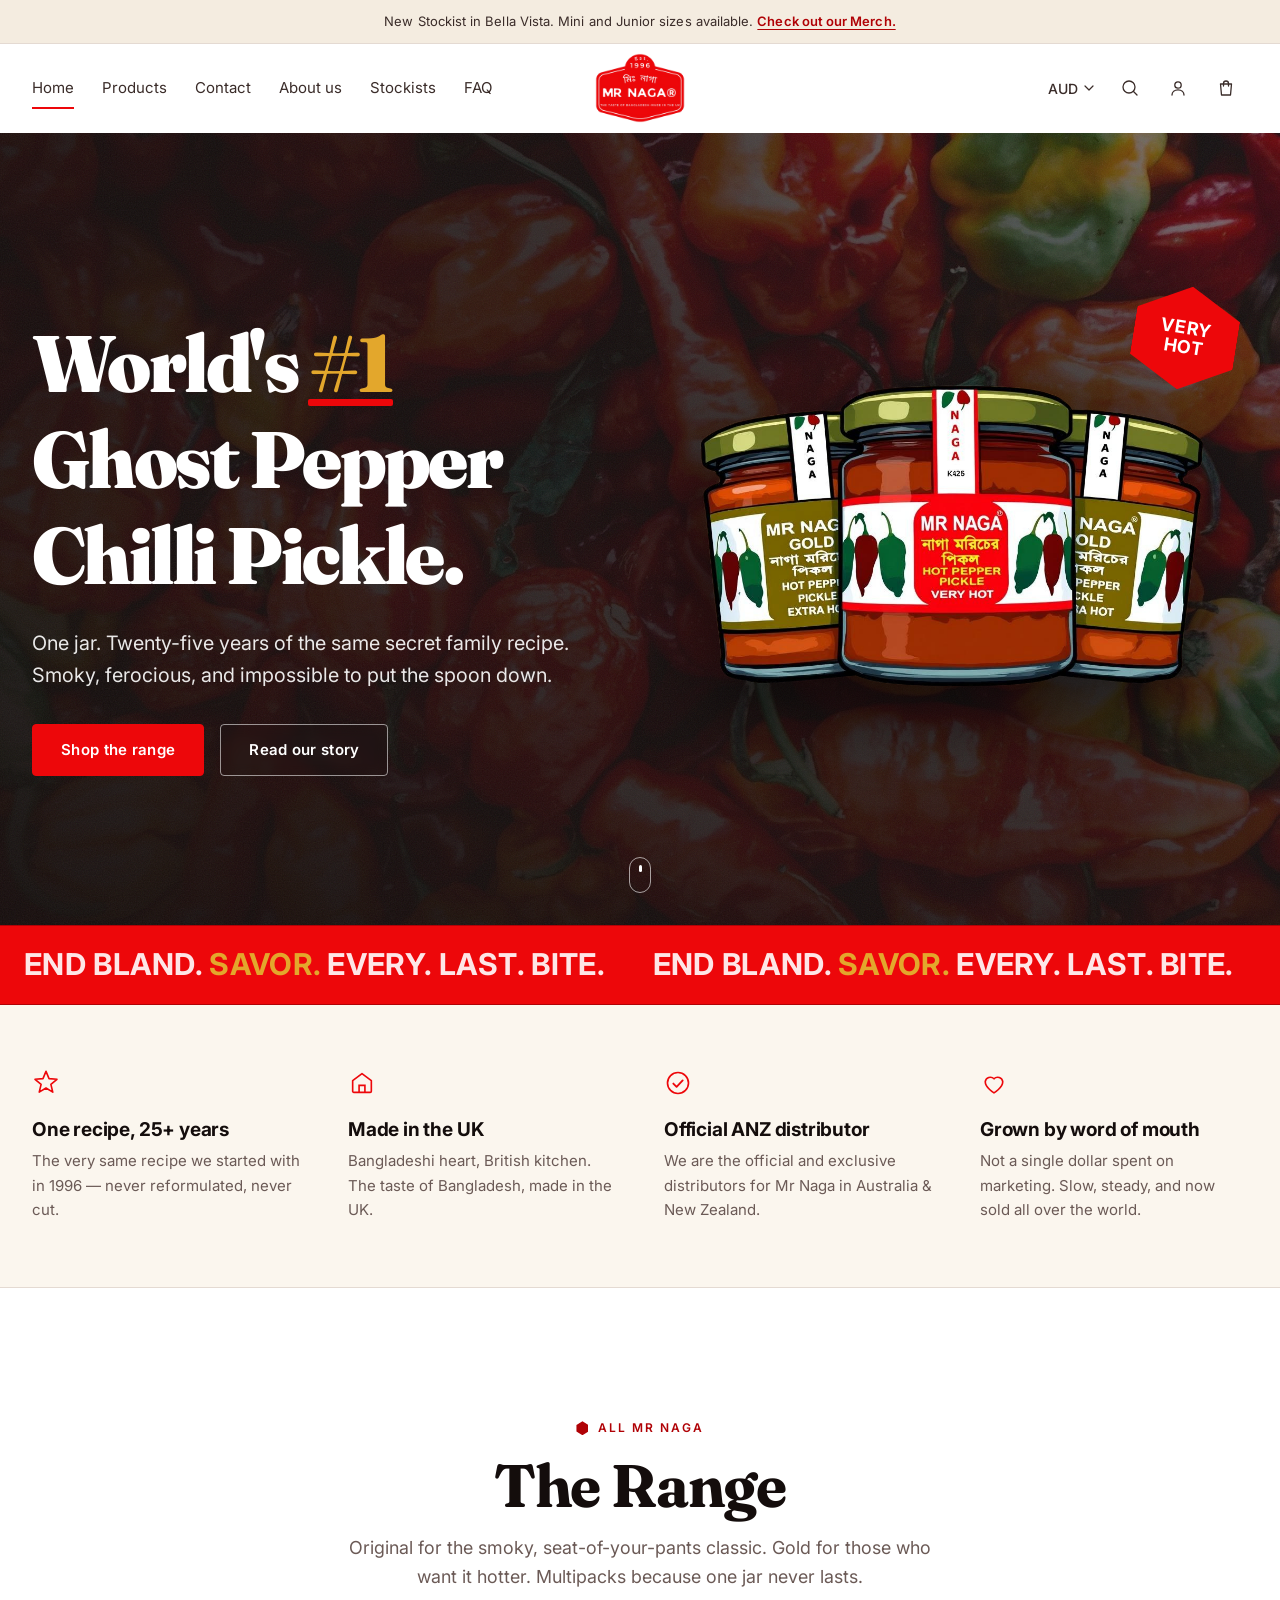
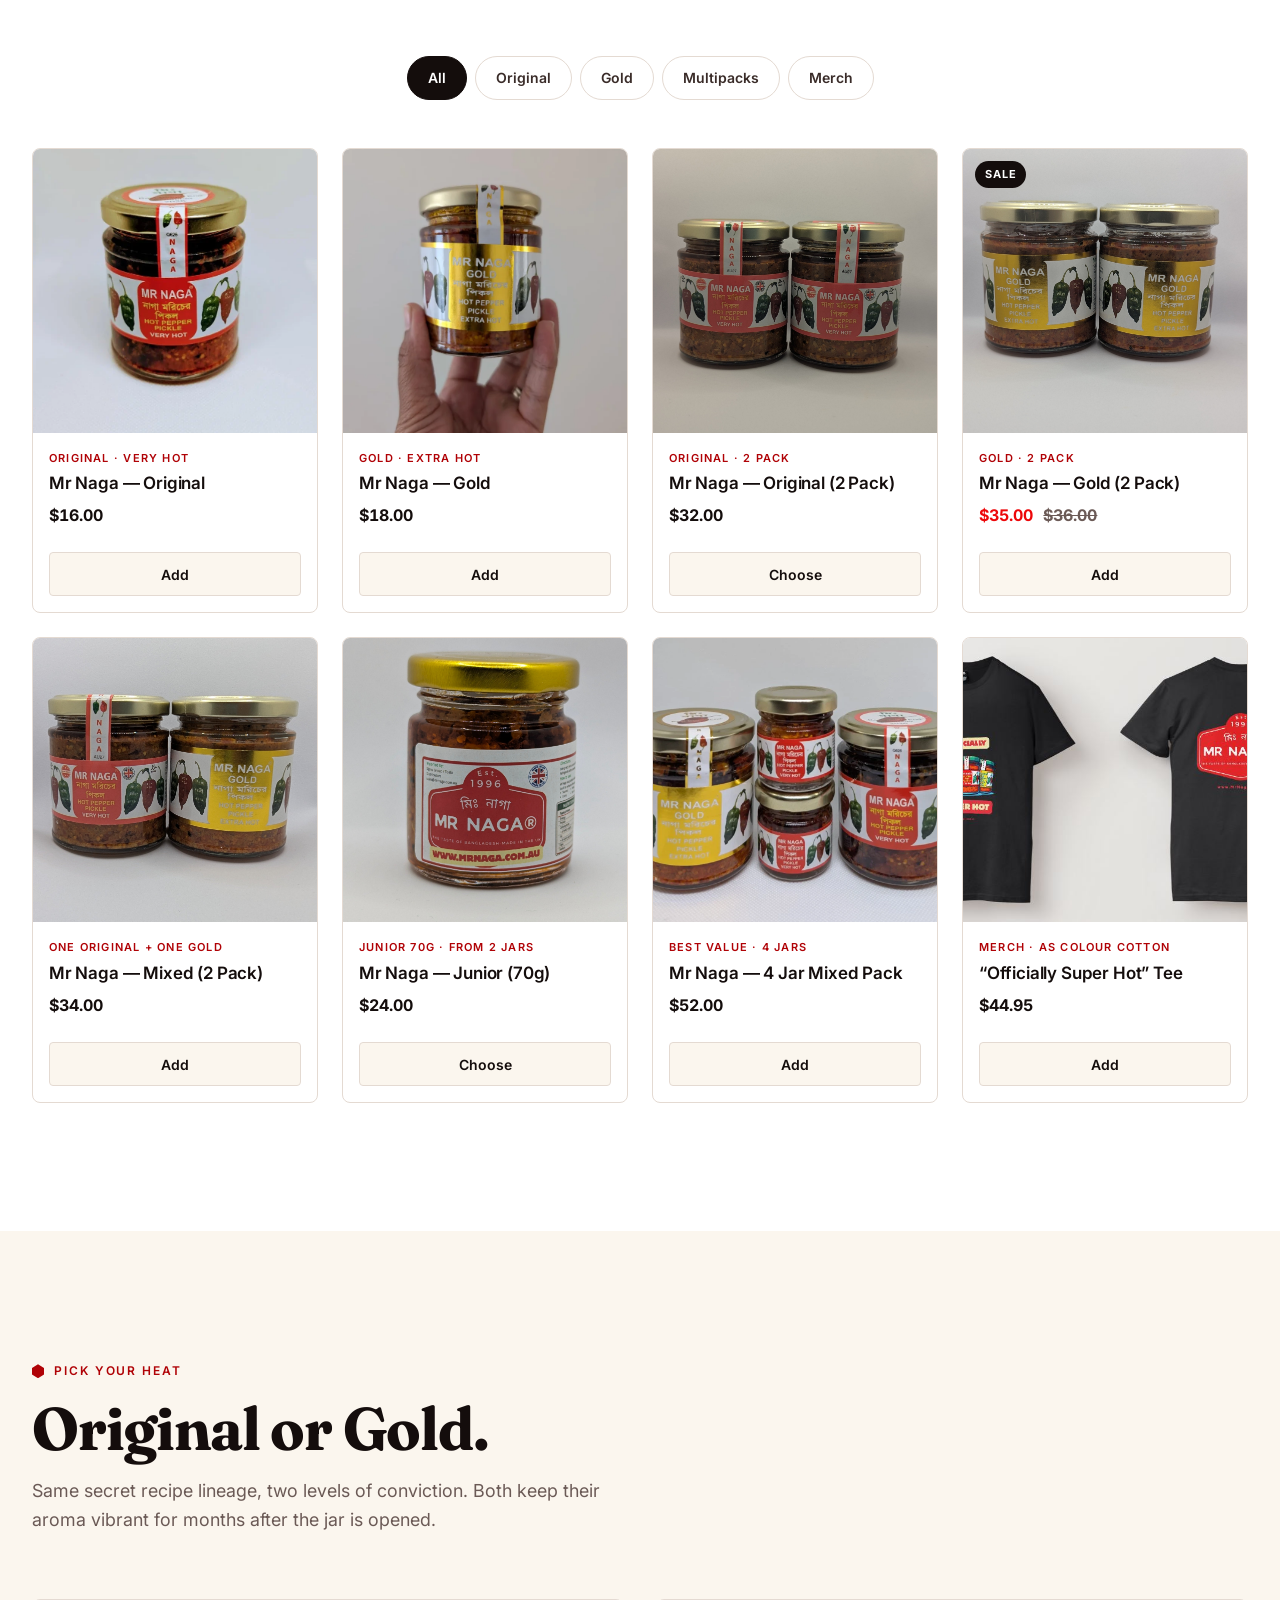
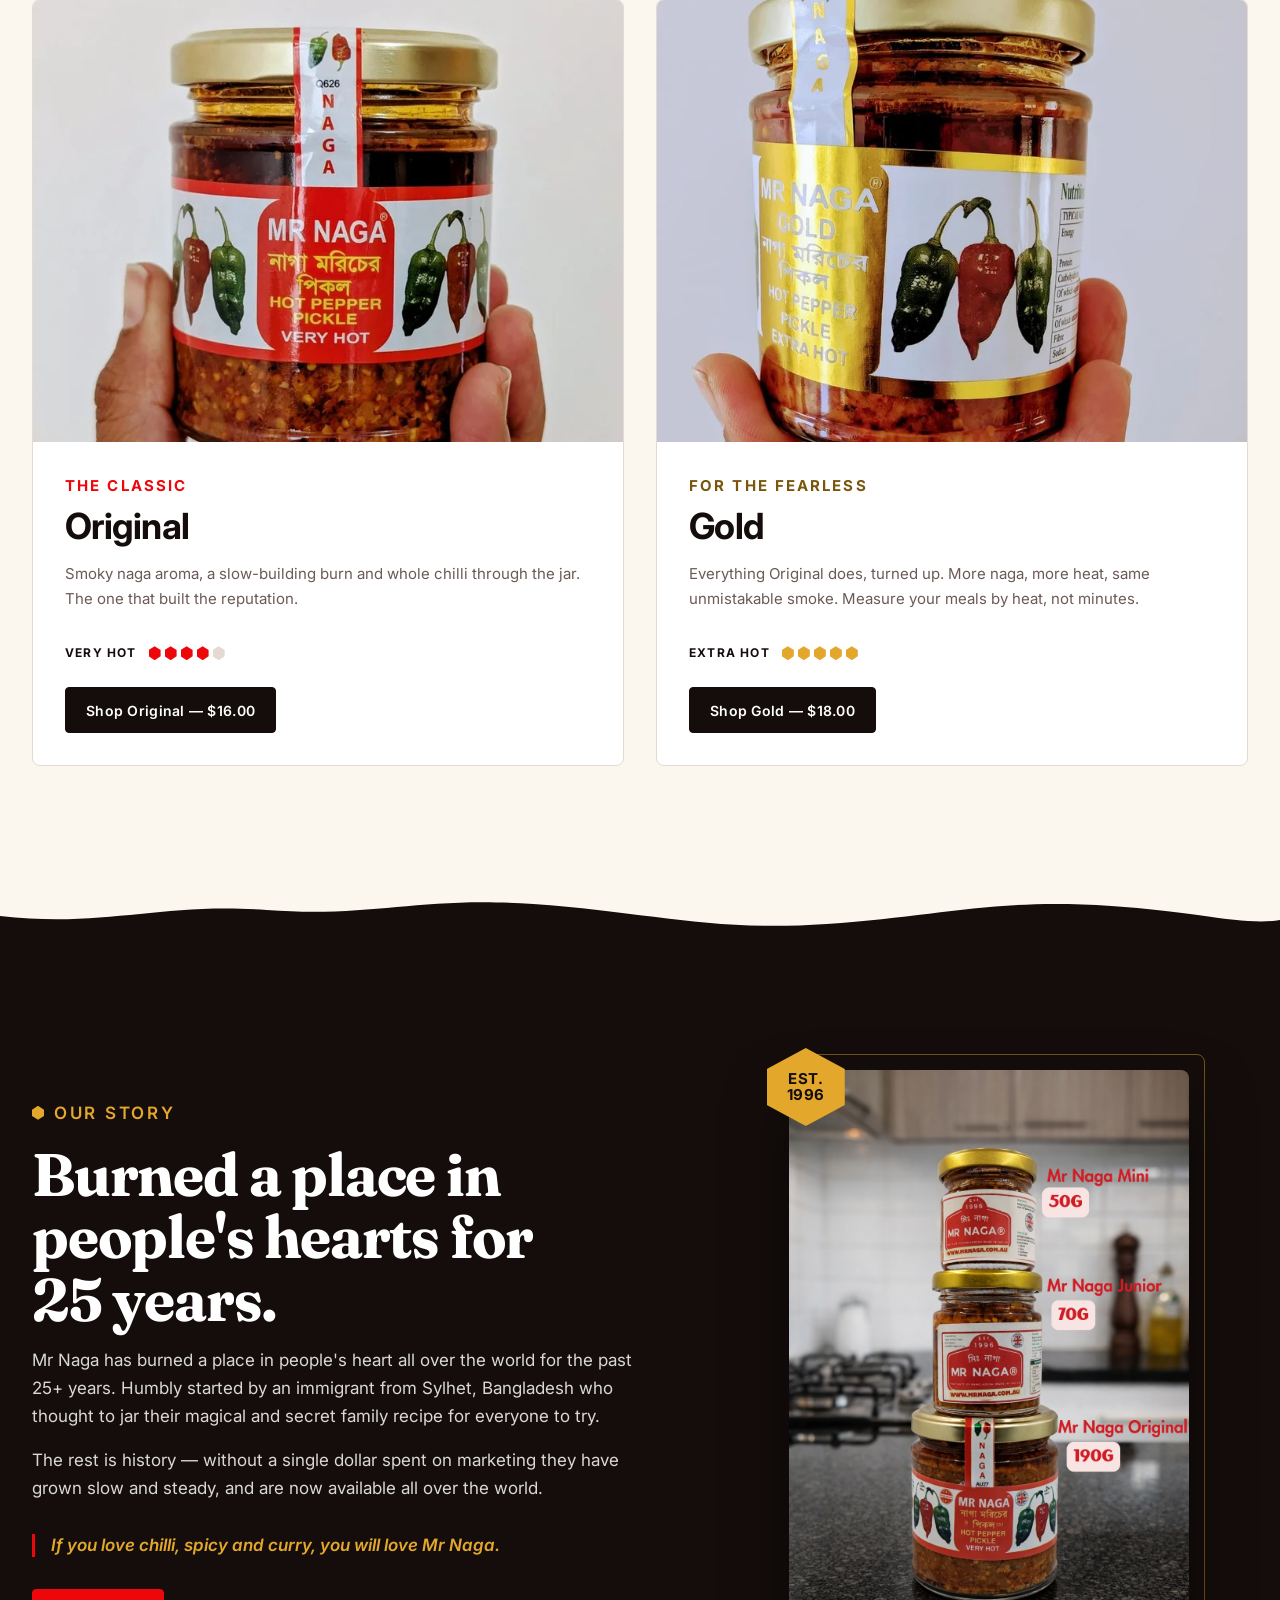
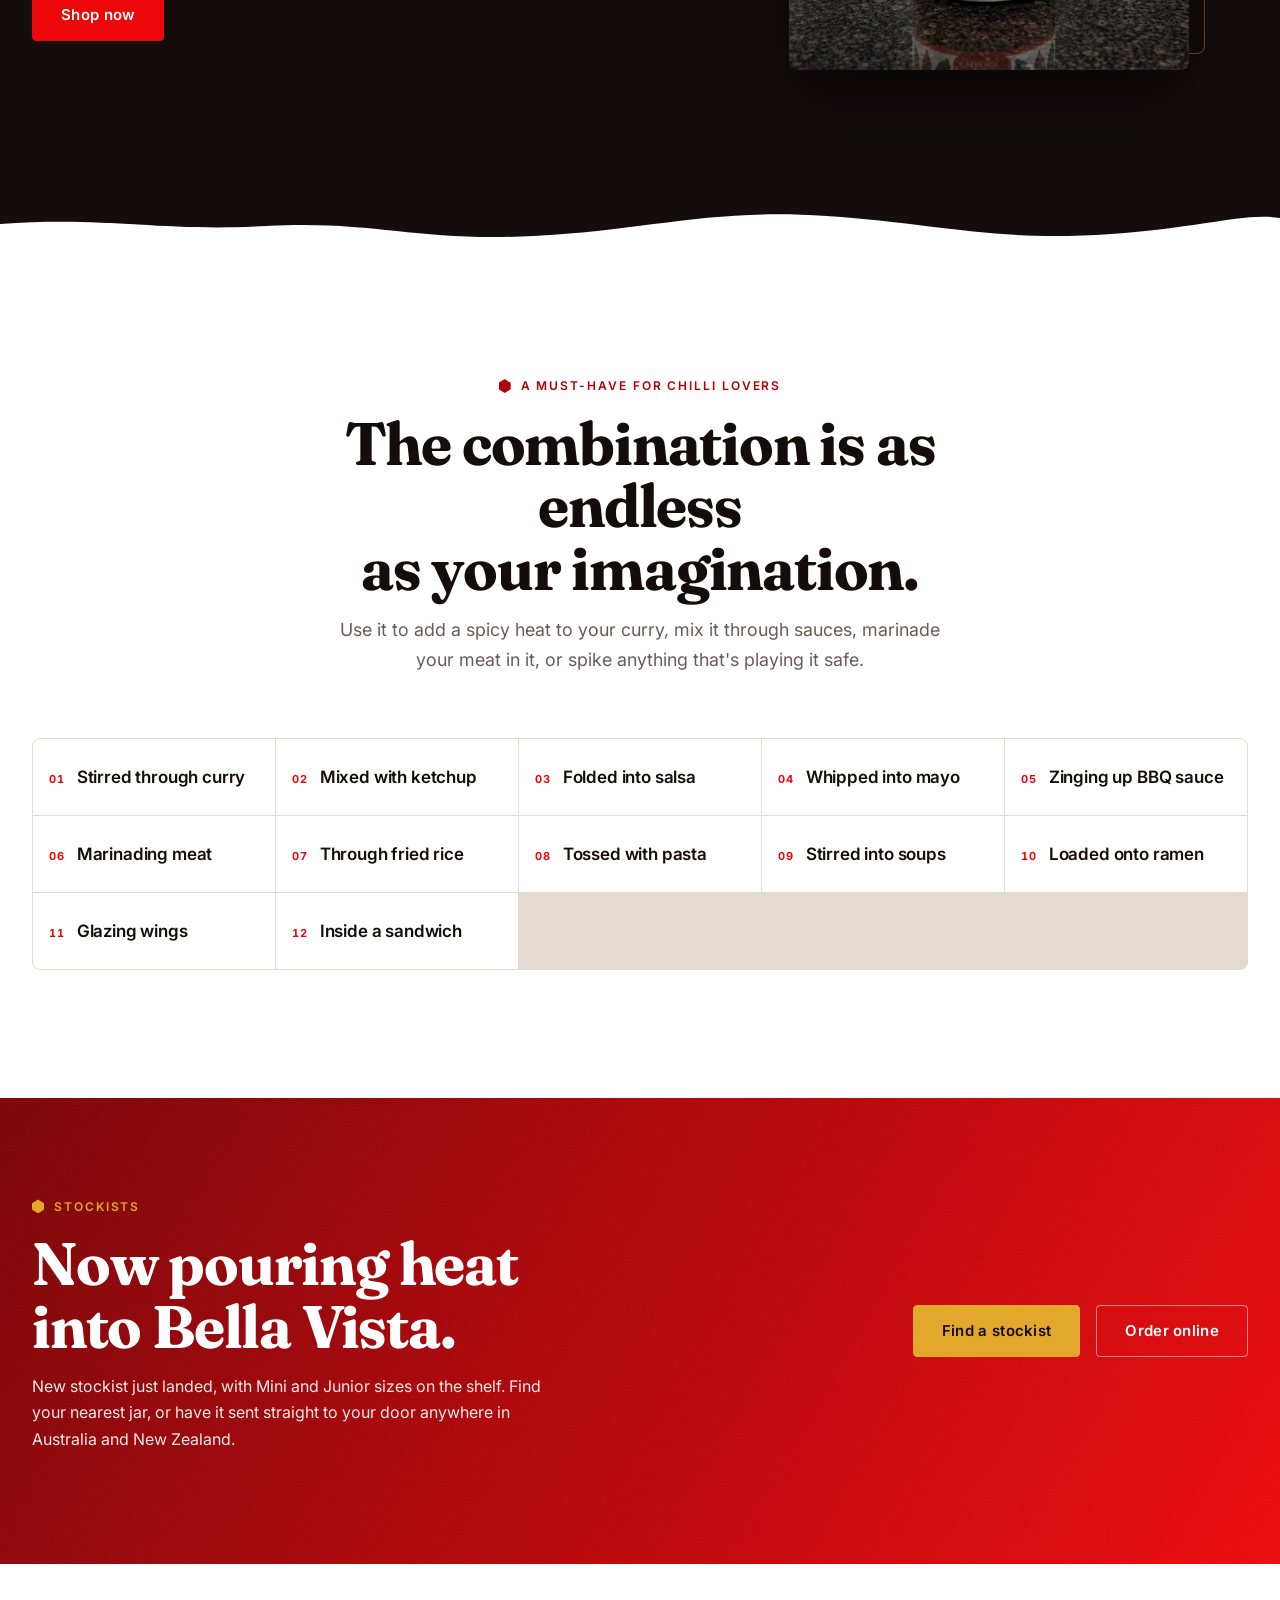
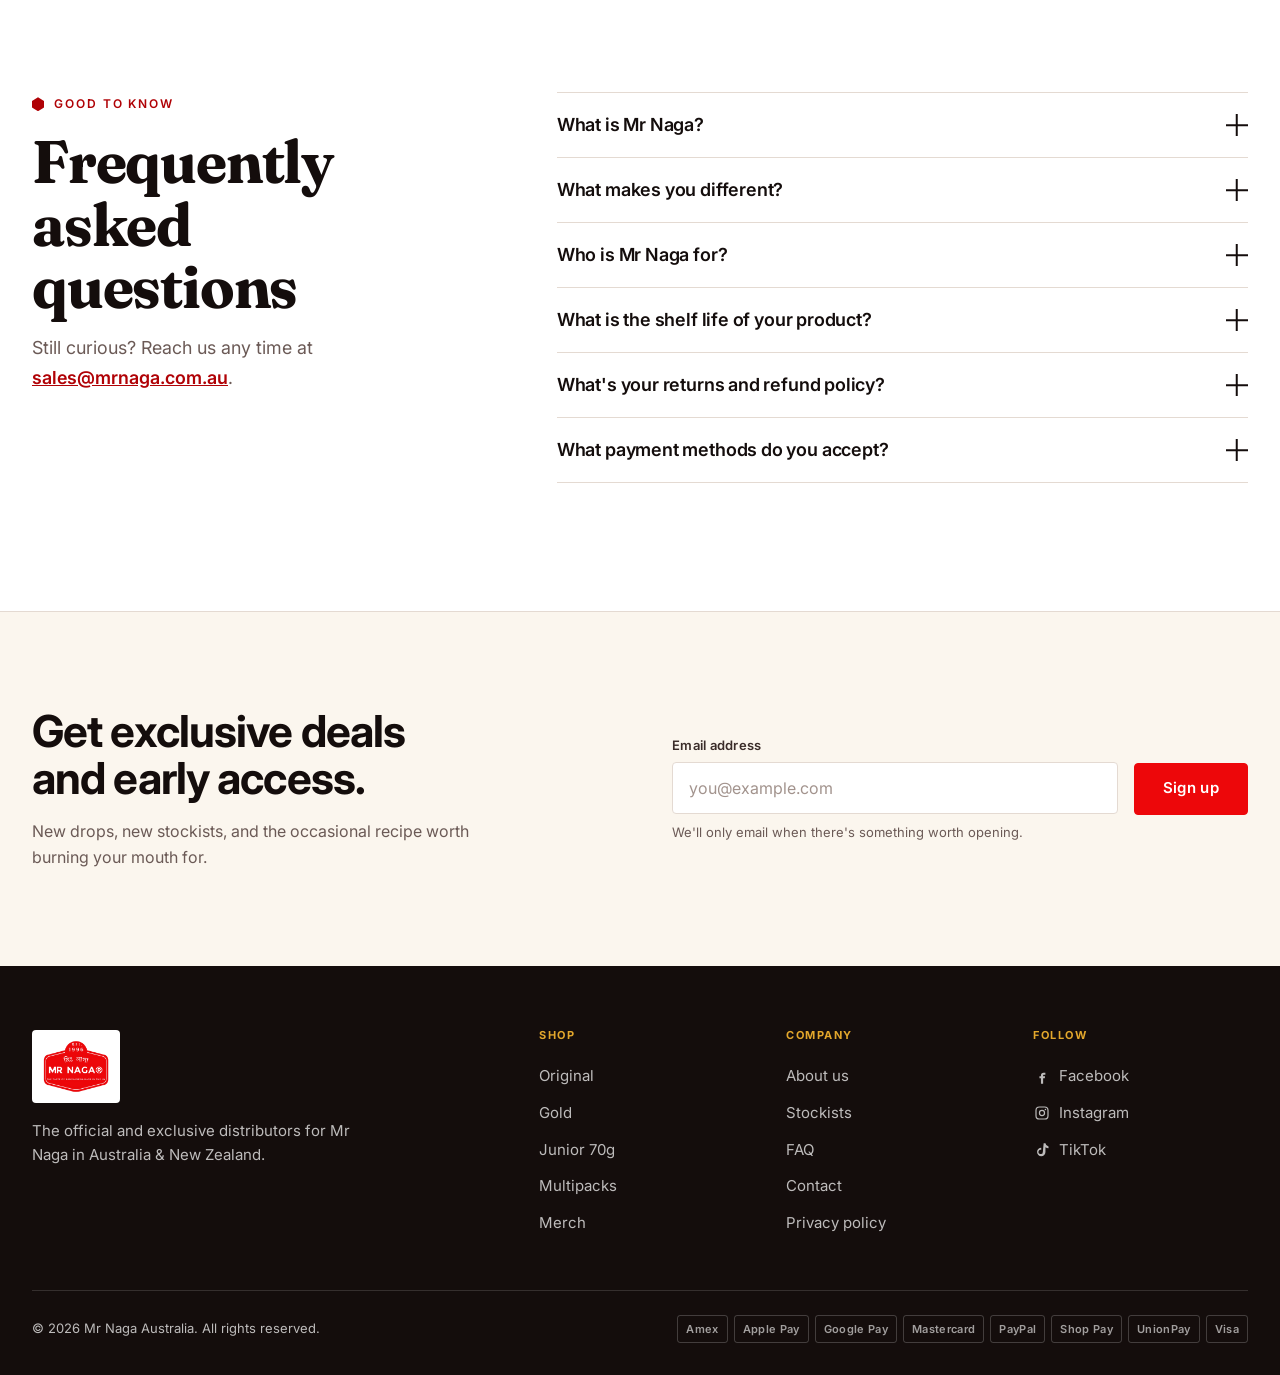
==== index.html @ 0dce2984 "Add Mr Naga ANZ static site and document it in the README Two hand-written pages sharing one design " ====
<!DOCTYPE html>
<html lang="en-AU">
<head>
<meta charset="utf-8">
<meta name="viewport" content="width=device-width, initial-scale=1">
<title>Mr Naga — World's #1 Ghost Pepper Chilli Pickle | Australia &amp; New Zealand</title>
<meta name="description" content="Mr Naga ghost pepper chilli pickle. One secret family recipe, perfected over 25 years. Official and exclusive distributors for Australia and New Zealand.">
<meta name="theme-color" content="#ED070A">

<link rel="icon" href="assets/images/logo-mr-naga.png">
<link rel="preconnect" href="https://fonts.googleapis.com">
<link rel="preconnect" href="https://fonts.gstatic.com" crossorigin>
<link rel="preload" as="image" href="assets/images/hero-chilli-montage.webp" fetchpriority="high">
<link href="https://fonts.googleapis.com/css2?family=Fraunces:opsz,wght,SOFT,WONK@9..144,700..900,20..30,1&family=Inter:ital,opsz,wght@0,14..32,400..700;1,14..32,400..700&display=swap" rel="stylesheet">
<link rel="stylesheet" href="assets/css/style.css">
</head>
<body>

<a class="skip-link" href="#main">Skip to content</a>

<!-- ============================================================
     HEADER — preserved from the live site, unchanged in structure:
     announcement bar / nav left / centred badge logo / utilities right
     ============================================================ -->
<div class="announcement" role="region" aria-label="Announcement">
  <div class="announcement__inner">
    <p>New Stockist in Bella Vista. Mini and Junior sizes available. <a href="#range">Check out our Merch.</a></p>
  </div>
</div>

<header class="site-header" id="siteHeader">
  <div class="site-header__inner">

    <button class="hdr-icon hdr-icon--menu" type="button" id="menuToggle"
            aria-label="Open menu" aria-expanded="false" aria-controls="mobileNav">
      <svg viewBox="0 0 14 14" aria-hidden="true" focusable="false">
        <path d="M1 3.5H13" stroke="currentColor" stroke-width="1.2" stroke-linecap="round"/>
        <path d="M1 10.5H13" stroke="currentColor" stroke-width="1.2" stroke-linecap="round"/>
      </svg>
    </button>

    <nav class="site-nav" aria-label="Primary">
      <ul>
        <li><a href="#" aria-current="page">Home</a></li>
        <li><a href="#range">Products</a></li>
        <li><a href="#contact">Contact</a></li>
        <li><a href="#story">About us</a></li>
        <li><a href="stockists.html">Stockists</a></li>
        <li><a href="#faq">FAQ</a></li>
      </ul>
    </nav>

    <a class="site-logo" href="#" aria-label="Mr Naga — home">
      <img src="assets/images/logo-mr-naga.png"
           alt="Mr Naga" width="96" height="96" fetchpriority="high">
    </a>

    <div class="site-utils">
      <div class="currency">
        <button type="button" class="currency__btn" id="currencyBtn"
                aria-expanded="false" aria-haspopup="listbox" aria-label="Currency: Australian Dollar. Change region">
          <span>AUD</span>
          <svg viewBox="0 0 10 6" aria-hidden="true" focusable="false"><path d="M1 1l4 4 4-4" stroke="currentColor" stroke-width="1.2" fill="none" stroke-linecap="round" stroke-linejoin="round"/></svg>
        </button>
        <ul class="currency__menu" id="currencyMenu" role="listbox" aria-label="Region" hidden>
          <li role="option" aria-selected="true"><button type="button">Australia (AUD)</button></li>
          <li role="option" aria-selected="false"><button type="button">New Zealand (NZD)</button></li>
        </ul>
      </div>

      <button class="hdr-icon" type="button" aria-label="Search">
        <svg viewBox="0 0 20 20" aria-hidden="true" focusable="false">
          <circle cx="9" cy="9" r="6" stroke="currentColor" stroke-width="1.3" fill="none"/>
          <path d="M13.5 13.5L17 17" stroke="currentColor" stroke-width="1.3" stroke-linecap="round"/>
        </svg>
      </button>

      <button class="hdr-icon" type="button" aria-label="Account">
        <svg viewBox="0 0 20 20" aria-hidden="true" focusable="false">
          <circle cx="10" cy="7" r="3.2" stroke="currentColor" stroke-width="1.3" fill="none"/>
          <path d="M4 17c0-3.2 2.7-5.2 6-5.2s6 2 6 5.2" stroke="currentColor" stroke-width="1.3" fill="none" stroke-linecap="round"/>
        </svg>
      </button>

      <button class="hdr-icon hdr-icon--cart" type="button" aria-label="Cart, 0 items">
        <svg viewBox="0 0 20 20" aria-hidden="true" focusable="false">
          <path d="M4.5 6h11l-1 11h-9l-1-11z" stroke="currentColor" stroke-width="1.3" fill="none" stroke-linejoin="round"/>
          <path d="M7.5 8V5.5a2.5 2.5 0 015 0V8" stroke="currentColor" stroke-width="1.3" fill="none" stroke-linecap="round"/>
        </svg>
      </button>
    </div>
  </div>

  <!-- mobile drawer -->
  <nav class="mobile-nav" id="mobileNav" aria-label="Mobile" hidden>
    <ul>
      <li><a href="#" aria-current="page">Home</a></li>
      <li><a href="#range">Products</a></li>
      <li><a href="#contact">Contact</a></li>
      <li><a href="#story">About us</a></li>
      <li><a href="stockists.html">Stockists</a></li>
      <li><a href="#faq">FAQ</a></li>
    </ul>
  </nav>
</header>

<main id="main">

<!-- ============================================================ HERO ============================================================ -->
<section class="hero">
  <div class="hero__media">
    <img src="assets/images/hero-chilli-montage.webp"
         alt="" aria-hidden="true" width="1600" height="900" fetchpriority="high">
  </div>
  <div class="hero__scrim" aria-hidden="true"></div>
  <div class="hero__grain" aria-hidden="true"></div>

  <div class="hero__inner">
    <div class="hero__copy">
      <h1 class="hero__title reveal" style="--d:0ms">
        World's <em>#1</em><br>Ghost&nbsp;Pepper<br>Chilli Pickle.
      </h1>

      <p class="hero__lede reveal" style="--d:90ms">
        One jar. Twenty-five years of the same secret family recipe.
        Smoky, ferocious, and impossible to put the spoon down.
      </p>

      <div class="hero__actions reveal" style="--d:180ms">
        <a class="btn btn--primary" href="#range">Shop the range</a>
        <a class="btn btn--ghost" href="#story">Read our story</a>
      </div>
    </div>

    <div class="hero__product reveal reveal--pop" style="--d:220ms">
      <img src="assets/images/hero-jars-trio.png"
           alt="Three jars of Mr Naga chilli pickle: Gold, Original hot pepper pickle, and Gold extra hot"
           width="1024" height="1024">
      <span class="hero__seal" aria-hidden="true">
        <span>Very<br>Hot</span>
      </span>
    </div>
  </div>

  <a class="hero__cue" href="#range" aria-label="Scroll to the range">
    <span aria-hidden="true"></span>
  </a>
</section>

<!-- ============================================================ MARQUEE ============================================================ -->
<div class="marquee" aria-hidden="true">
  <div class="marquee__track">
    <span>End bland. <b>Savor.</b> Every. Last. Bite.</span>
    <span>End bland. <b>Savor.</b> Every. Last. Bite.</span>
    <span>End bland. <b>Savor.</b> Every. Last. Bite.</span>
    <span>End bland. <b>Savor.</b> Every. Last. Bite.</span>
  </div>
</div>
<p class="visually-hidden">End bland. Savor every last bite.</p>

<!-- ============================================================ TRUST ============================================================ -->
<section class="trust" aria-labelledby="trustHeading">
  <h2 class="visually-hidden" id="trustHeading">Why Mr Naga</h2>
  <ul class="trust__grid">
    <li class="reveal" style="--d:0ms">
      <svg viewBox="0 0 24 24" aria-hidden="true" focusable="false"><path d="M12 2l2.6 6.3 6.8.5-5.2 4.4 1.6 6.6L12 16.3 6.2 19.8l1.6-6.6L2.6 8.8l6.8-.5L12 2z" fill="none" stroke="currentColor" stroke-width="1.4" stroke-linejoin="round"/></svg>
      <h3>One recipe, 25+ years</h3>
      <p>The very same recipe we started with in 1996 — never reformulated, never cut.</p>
    </li>
    <li class="reveal" style="--d:80ms">
      <svg viewBox="0 0 24 24" aria-hidden="true" focusable="false"><path d="M4 10l8-6 8 6v9a1 1 0 01-1 1H5a1 1 0 01-1-1v-9z" fill="none" stroke="currentColor" stroke-width="1.4" stroke-linejoin="round"/><path d="M9.5 20v-6h5v6" fill="none" stroke="currentColor" stroke-width="1.4"/></svg>
      <h3>Made in the UK</h3>
      <p>Bangladeshi heart, British kitchen. The taste of Bangladesh, made in the UK.</p>
    </li>
    <li class="reveal" style="--d:160ms">
      <svg viewBox="0 0 24 24" aria-hidden="true" focusable="false"><circle cx="12" cy="12" r="9" fill="none" stroke="currentColor" stroke-width="1.4"/><path d="M8 12.5l2.8 2.8L16 9.8" fill="none" stroke="currentColor" stroke-width="1.6" stroke-linecap="round" stroke-linejoin="round"/></svg>
      <h3>Official ANZ distributor</h3>
      <p>We are the official and exclusive distributors for Mr Naga in Australia &amp; New Zealand.</p>
    </li>
    <li class="reveal" style="--d:240ms">
      <svg viewBox="0 0 24 24" aria-hidden="true" focusable="false"><path d="M12 20.5s-7.5-4.6-7.5-9.6A4.4 4.4 0 0112 8.4a4.4 4.4 0 017.5 2.5c0 5-7.5 9.6-7.5 9.6z" fill="none" stroke="currentColor" stroke-width="1.4" stroke-linejoin="round"/></svg>
      <h3>Grown by word of mouth</h3>
      <p>Not a single dollar spent on marketing. Slow, steady, and now sold all over the world.</p>
    </li>
  </ul>
</section>

<!-- ============================================================ RANGE ============================================================ -->
<section class="section range" id="range">
  <div class="wrap">
    <header class="section-head">
      <p class="eyebrow"><span class="eyebrow__badge" aria-hidden="true"></span>All Mr Naga</p>
      <h2 class="section-title">The Range</h2>
      <p class="section-lede">
        Original for the smoky, seat-of-your-pants classic. Gold for those who want it hotter.
        Multipacks because one jar never lasts.
      </p>
    </header>

    <div class="filters" role="tablist" aria-label="Filter products">
      <button class="filter is-active" role="tab" aria-selected="true"  data-filter="all">All</button>
      <button class="filter"           role="tab" aria-selected="false" data-filter="original">Original</button>
      <button class="filter"           role="tab" aria-selected="false" data-filter="gold">Gold</button>
      <button class="filter"           role="tab" aria-selected="false" data-filter="multipack">Multipacks</button>
      <button class="filter"           role="tab" aria-selected="false" data-filter="merch">Merch</button>
    </div>

    <p class="visually-hidden" role="status" aria-live="polite" id="filterStatus">Showing all 8 products.</p>

    <ul class="products" id="productGrid">

      <li class="card" data-cat="original">
        <a class="card__link" href="#">
          <div class="card__media">
            <img src="assets/images/product-original.webp"
                 alt="Mr Naga Original hot pepper pickle, single 190g jar" loading="lazy" width="600" height="600">
          </div>
          <div class="card__body">
            <p class="card__meta">Original · Very Hot</p>
            <h3 class="card__title">Mr Naga — Original</h3>
            <p class="card__price"><span class="amount">$16.00</span></p>
          </div>
        </a>
        <button class="card__add" type="button" aria-label="Add Mr Naga Original to cart">Add</button>
      </li>

      <li class="card" data-cat="gold">
        <a class="card__link" href="#">
          <div class="card__media">
            <img src="assets/images/product-gold.webp"
                 alt="Mr Naga Gold extra hot pepper pickle, single jar with gold lid" loading="lazy" width="600" height="600">
          </div>
          <div class="card__body">
            <p class="card__meta">Gold · Extra Hot</p>
            <h3 class="card__title">Mr Naga — Gold</h3>
            <p class="card__price"><span class="amount">$18.00</span></p>
          </div>
        </a>
        <button class="card__add" type="button" aria-label="Add Mr Naga Gold to cart">Add</button>
      </li>

      <li class="card" data-cat="original multipack">
        <a class="card__link" href="#">
          <div class="card__media">
            <img src="assets/images/product-original-2pack.jpg"
                 alt="Two jars of Mr Naga Original hot pepper pickle" loading="lazy" width="600" height="600">
          </div>
          <div class="card__body">
            <p class="card__meta">Original · 2 Pack</p>
            <h3 class="card__title">Mr Naga — Original (2 Pack)</h3>
            <p class="card__price"><span class="amount">$32.00</span></p>
          </div>
        </a>
        <button class="card__add" type="button" aria-label="Choose options for Mr Naga Original 2 Pack">Choose</button>
      </li>

      <li class="card" data-cat="gold multipack">
        <span class="card__flag">Sale</span>
        <a class="card__link" href="#">
          <div class="card__media">
            <img src="assets/images/product-gold-2pack.jpg"
                 alt="Two jars of Mr Naga Gold extra hot pepper pickle" loading="lazy" width="600" height="600">
          </div>
          <div class="card__body">
            <p class="card__meta">Gold · 2 Pack</p>
            <h3 class="card__title">Mr Naga — Gold (2 Pack)</h3>
            <p class="card__price">
              <span class="amount amount--sale">$35.00</span>
              <s class="amount amount--was"><span class="visually-hidden">Regular price </span>$36.00</s>
            </p>
          </div>
        </a>
        <button class="card__add" type="button" aria-label="Add Mr Naga Gold 2 Pack to cart">Add</button>
      </li>

      <li class="card" data-cat="original gold multipack">
        <a class="card__link" href="#">
          <div class="card__media">
            <img src="assets/images/product-mixed-2pack.jpg"
                 alt="Mr Naga mixed two pack containing one Original and one Gold jar" loading="lazy" width="600" height="600">
          </div>
          <div class="card__body">
            <p class="card__meta">One Original + one Gold</p>
            <h3 class="card__title">Mr Naga — Mixed (2 Pack)</h3>
            <p class="card__price"><span class="amount">$34.00</span></p>
          </div>
        </a>
        <button class="card__add" type="button" aria-label="Add Mr Naga Mixed 2 Pack to cart">Add</button>
      </li>

      <li class="card" data-cat="original multipack">
        <a class="card__link" href="#">
          <div class="card__media">
            <img src="assets/images/product-junior-70g.jpg"
                 alt="Mr Naga Junior 70g jars, the smaller travel-friendly size" loading="lazy" width="600" height="600">
          </div>
          <div class="card__body">
            <p class="card__meta">Junior 70g · from 2 jars</p>
            <h3 class="card__title">Mr Naga — Junior (70g)</h3>
            <p class="card__price"><span class="amount">$24.00</span></p>
          </div>
        </a>
        <button class="card__add" type="button" aria-label="Choose options for Mr Naga Junior">Choose</button>
      </li>

      <li class="card" data-cat="original gold multipack">
        <a class="card__link" href="#">
          <div class="card__media">
            <img src="assets/images/product-4-jar-pack.webp"
                 alt="Mr Naga four jar mixed pack in branded packaging" loading="lazy" width="600" height="600">
          </div>
          <div class="card__body">
            <p class="card__meta">Best value · 4 jars</p>
            <h3 class="card__title">Mr Naga — 4 Jar Mixed Pack</h3>
            <p class="card__price"><span class="amount">$52.00</span></p>
          </div>
        </a>
        <button class="card__add" type="button" aria-label="Add Mr Naga 4 Jar Mixed Pack to cart">Add</button>
      </li>

      <li class="card" data-cat="merch">
        <a class="card__link" href="#">
          <div class="card__media">
            <img src="assets/images/product-tee.jpg"
                 alt="Black Mr Naga Officially Super Hot t-shirt" loading="lazy" width="600" height="600">
          </div>
          <div class="card__body">
            <p class="card__meta">Merch · AS Colour cotton</p>
            <h3 class="card__title">“Officially Super Hot” Tee</h3>
            <p class="card__price"><span class="amount">$44.95</span></p>
          </div>
        </a>
        <button class="card__add" type="button" aria-label="Add Officially Super Hot Tee to cart">Add</button>
      </li>

    </ul>
  </div>
</section>

<!-- ============================================================ ORIGINAL vs GOLD ============================================================ -->
<section class="section compare" id="compare">
  <div class="wrap">
    <header class="section-head section-head--left">
      <p class="eyebrow"><span class="eyebrow__badge" aria-hidden="true"></span>Pick your heat</p>
      <h2 class="section-title">Original or Gold.</h2>
      <p class="section-lede">
        Same secret recipe lineage, two levels of conviction. Both keep their aroma vibrant for
        months after the jar is opened.
      </p>
    </header>

    <div class="compare__grid">

      <article class="heat-card heat-card--original reveal">
        <div class="heat-card__media">
          <img src="assets/images/compare-original.webp"
               alt="Jar of Mr Naga Original hot pepper pickle, very hot" loading="lazy" width="800" height="1060">
        </div>
        <div class="heat-card__body">
          <p class="heat-card__kicker">The classic</p>
          <h3>Original</h3>
          <p>Smoky naga aroma, a slow-building burn and whole chilli through the jar. The one that
             built the reputation.</p>
          <div class="heat" role="img" aria-label="Heat level: 4 out of 5. Very hot.">
            <span class="heat__label">Very Hot</span>
            <span class="heat__pips" aria-hidden="true">
              <i class="on"></i><i class="on"></i><i class="on"></i><i class="on"></i><i></i>
            </span>
          </div>
          <a class="btn btn--dark btn--sm" href="#range">Shop Original — $16.00</a>
        </div>
      </article>

      <article class="heat-card heat-card--gold reveal" style="--d:120ms">
        <div class="heat-card__media">
          <img src="assets/images/compare-gold.webp"
               alt="Jar of Mr Naga Gold hot pepper pickle, extra hot" loading="lazy" width="800" height="1060">
        </div>
        <div class="heat-card__body">
          <p class="heat-card__kicker">For the fearless</p>
          <h3>Gold</h3>
          <p>Everything Original does, turned up. More naga, more heat, same unmistakable
             smoke. Measure your meals by heat, not minutes.</p>
          <div class="heat" role="img" aria-label="Heat level: 5 out of 5. Extra hot.">
            <span class="heat__label">Extra Hot</span>
            <span class="heat__pips" aria-hidden="true">
              <i class="on"></i><i class="on"></i><i class="on"></i><i class="on"></i><i class="on"></i>
            </span>
          </div>
          <a class="btn btn--dark btn--sm" href="#range">Shop Gold — $18.00</a>
        </div>
      </article>

    </div>
  </div>
</section>

<!-- ============================================================ STORY BAND ============================================================ -->
<div class="tear tear--top" aria-hidden="true">
  <svg viewBox="0 0 1440 48" preserveAspectRatio="none"><path d="M0,48 L0,22 C120,34 180,8 300,16 C420,24 470,2 600,10 C730,18 800,38 930,30 C1060,22 1120,4 1250,12 C1350,18 1400,32 1440,26 L1440,48 Z"/></svg>
</div>

<section class="section story" id="story">
  <div class="wrap story__inner">
    <div class="story__copy">
      <p class="eyebrow eyebrow--light"><span class="eyebrow__badge" aria-hidden="true"></span>Our story</p>
      <h2 class="section-title section-title--light">
        Burned a place in people's hearts for 25&nbsp;years.
      </h2>
      <p>
        Mr Naga has burned a place in people's heart all over the world for the past 25+ years.
        Humbly started by an immigrant from Sylhet, Bangladesh who thought to jar their magical and
        secret family recipe for everyone to try.
      </p>
      <p>
        The rest is history — without a single dollar spent on marketing they have grown slow and
        steady, and are now available all over the world.
      </p>
      <p class="story__pull">If you love chilli, spicy and curry, you will love Mr Naga.</p>
      <a class="btn btn--primary" href="#range">Shop now</a>
    </div>

    <div class="story__figure reveal reveal--pop">
      <a class="story__shot" href="#range">
        <img src="assets/images/story-3-stack.png"
             alt="Stack of three Mr Naga jars — Mini 50g, Junior 70g and Original 190g"
             loading="lazy" width="1024" height="1536">
        <span class="story__glare" aria-hidden="true"></span>
        <span class="story__shot-cta">
          <span>Shop all sizes</span>
          <svg viewBox="0 0 20 20" aria-hidden="true" focusable="false">
            <path d="M4 10h11M11 6l4 4-4 4" stroke="currentColor" stroke-width="1.6"
                  fill="none" stroke-linecap="round" stroke-linejoin="round"/>
          </svg>
        </span>
      </a>
      <span class="story__seal" aria-hidden="true">Est.<br>1996</span>
    </div>
  </div>
</section>

<div class="tear tear--bottom" aria-hidden="true">
  <svg viewBox="0 0 1440 48" preserveAspectRatio="none"><path d="M0,0 L0,26 C120,18 180,34 300,28 C420,22 470,44 600,38 C730,32 800,10 930,18 C1060,26 1120,44 1250,36 C1350,30 1400,14 1440,20 L1440,0 Z"/></svg>
</div>

<!-- ============================================================ WAYS TO USE ============================================================ -->
<section class="section uses" id="uses">
  <div class="wrap">
    <header class="section-head">
      <p class="eyebrow"><span class="eyebrow__badge" aria-hidden="true"></span>A must-have for chilli lovers</p>
      <h2 class="section-title">The combination is as endless<br>as your imagination.</h2>
      <p class="section-lede">
        Use it to add a spicy heat to your curry, mix it through sauces, marinade your meat in it, or
        spike anything that's playing it safe.
      </p>
    </header>

    <ul class="uses__grid">
      <li class="reveal" style="--d:0ms"><span>01</span>Stirred through curry</li>
      <li class="reveal" style="--d:40ms"><span>02</span>Mixed with ketchup</li>
      <li class="reveal" style="--d:80ms"><span>03</span>Folded into salsa</li>
      <li class="reveal" style="--d:120ms"><span>04</span>Whipped into mayo</li>
      <li class="reveal" style="--d:160ms"><span>05</span>Zinging up BBQ sauce</li>
      <li class="reveal" style="--d:200ms"><span>06</span>Marinading meat</li>
      <li class="reveal" style="--d:240ms"><span>07</span>Through fried rice</li>
      <li class="reveal" style="--d:280ms"><span>08</span>Tossed with pasta</li>
      <li class="reveal" style="--d:320ms"><span>09</span>Stirred into soups</li>
      <li class="reveal" style="--d:360ms"><span>10</span>Loaded onto ramen</li>
      <li class="reveal" style="--d:400ms"><span>11</span>Glazing wings</li>
      <li class="reveal" style="--d:440ms"><span>12</span>Inside a sandwich</li>
    </ul>
  </div>
</section>

<!-- ============================================================ STOCKISTS CTA ============================================================ -->
<section class="cta-band" id="stockists">
  <div class="cta-band__grain" aria-hidden="true"></div>
  <div class="wrap cta-band__inner">
    <div>
      <p class="eyebrow eyebrow--light"><span class="eyebrow__badge" aria-hidden="true"></span>Stockists</p>
      <h2 class="section-title section-title--light">Now pouring heat<br>into Bella Vista.</h2>
      <p>New stockist just landed, with Mini and Junior sizes on the shelf. Find your nearest jar,
         or have it sent straight to your door anywhere in Australia and New Zealand.</p>
    </div>
    <div class="cta-band__actions">
      <a class="btn btn--gold" href="stockists.html">Find a stockist</a>
      <a class="btn btn--outline-light" href="#range">Order online</a>
    </div>
  </div>
</section>

<!-- ============================================================ FAQ ============================================================ -->
<section class="section faq" id="faq">
  <div class="wrap faq__wrap">
    <header class="section-head section-head--left">
      <p class="eyebrow"><span class="eyebrow__badge" aria-hidden="true"></span>Good to know</p>
      <h2 class="section-title">Frequently asked<br>questions</h2>
      <p class="section-lede">Still curious? Reach us any time at
        <a href="mailto:sales@mrnaga.com.au">sales@mrnaga.com.au</a>.</p>
    </header>

    <div class="accordion">

      <div class="acc">
        <h3>
          <button type="button" class="acc__btn" aria-expanded="false" aria-controls="a1" id="q1">
            <span>What is Mr Naga?</span>
            <span class="acc__mark" aria-hidden="true"></span>
          </button>
        </h3>
        <div class="acc__panel" id="a1" role="region" aria-labelledby="q1" hidden>
          <p>Mr Naga is a famous ghost pepper chilli pickle paste manufactured in the UK. Burning into
             many hearts from the UK to all over the world — and finally arriving in Australia.</p>
        </div>
      </div>

      <div class="acc">
        <h3>
          <button type="button" class="acc__btn" aria-expanded="false" aria-controls="a2" id="q2">
            <span>What makes you different?</span>
            <span class="acc__mark" aria-hidden="true"></span>
          </button>
        </h3>
        <div class="acc__panel" id="a2" role="region" aria-labelledby="q2" hidden>
          <p>Our chilli pickle paste has been perfected over 25 years, using the very same recipe we
             started with. Mr Naga captures the smoky aroma and fiery kick of the Naga chilli — also
             known as Bongo, Bhut Jolokia, Bombay or Ghost pepper — in a jar, truly unlike anything
             else on the market.</p>
          <p>What sets it apart is its versatile use, strong flavour, and an aroma that stays vibrant
             for months even after the jar is opened.</p>
        </div>
      </div>

      <div class="acc">
        <h3>
          <button type="button" class="acc__btn" aria-expanded="false" aria-controls="a3" id="q3">
            <span>Who is Mr Naga for?</span>
            <span class="acc__mark" aria-hidden="true"></span>
          </button>
        </h3>
        <div class="acc__panel" id="a3" role="region" aria-labelledby="q3" hidden>
          <ul>
            <li>Fiery-food enthusiasts who measure meals by heat, not minutes.</li>
            <li>Home cooks and chefs wanting a reliable, premium ghost pepper chilli flavour and heat.</li>
          </ul>
        </div>
      </div>

      <div class="acc">
        <h3>
          <button type="button" class="acc__btn" aria-expanded="false" aria-controls="a4" id="q4">
            <span>What is the shelf life of your product?</span>
            <span class="acc__mark" aria-hidden="true"></span>
          </button>
        </h3>
        <div class="acc__panel" id="a4" role="region" aria-labelledby="q4" hidden>
          <p>Each jar will have an expiry date on it. Typically an unopened jar will have 2 years of
             shelf life from the manufacture date. An open jar will last months in your fridge, but for
             best results we suggest using it up within 4 months.</p>
        </div>
      </div>

      <div class="acc">
        <h3>
          <button type="button" class="acc__btn" aria-expanded="false" aria-controls="a5" id="q5">
            <span>What's your returns and refund policy?</span>
            <span class="acc__mark" aria-hidden="true"></span>
          </button>
        </h3>
        <div class="acc__panel" id="a5" role="region" aria-labelledby="q5" hidden>
          <p>Due to the perishable nature of food products, and for health and safety reasons, we do
             not accept returns or exchanges on food items once they have been delivered — unless the
             product is defective or an error occurred with your order.</p>
          <p>If your order arrives damaged, defective, past its expiry date or incorrect, contact us
             within 24–48 hours of delivery at
             <a href="mailto:sales@mrnaga.com.au">sales@mrnaga.com.au</a> with your order number, a
             description of the issue, and clear photos of the product and packaging.</p>
          <p>Approved refunds are processed to the original payment method within 15 business days.</p>
        </div>
      </div>

      <div class="acc">
        <h3>
          <button type="button" class="acc__btn" aria-expanded="false" aria-controls="a6" id="q6">
            <span>What payment methods do you accept?</span>
            <span class="acc__mark" aria-hidden="true"></span>
          </button>
        </h3>
        <div class="acc__panel" id="a6" role="region" aria-labelledby="q6" hidden>
          <p>We accept all major credit cards, PayPal, and other secure payment methods — including
             American Express, Apple Pay, Google Pay, Mastercard, Shop Pay, Union Pay and Visa.</p>
        </div>
      </div>

    </div>
  </div>
</section>

<!-- ============================================================ NEWSLETTER ============================================================ -->
<section class="newsletter" id="contact">
  <div class="wrap newsletter__inner">
    <div class="newsletter__copy">
      <h2>Get exclusive deals<br>and early access.</h2>
      <p>New drops, new stockists, and the occasional recipe worth burning your mouth for.</p>
    </div>
    <form class="newsletter__form" id="signupForm" novalidate>
      <div class="field">
        <label for="email">Email address</label>
        <input type="email" id="email" name="email" inputmode="email" autocomplete="email"
               placeholder="you@example.com" required aria-describedby="emailHelp emailError">
        <p class="field__help" id="emailHelp">We'll only email when there's something worth opening.</p>
        <p class="field__error" id="emailError" role="alert" hidden></p>
      </div>
      <button class="btn btn--primary" type="submit" id="signupBtn">Sign up</button>
      <p class="field__success" id="signupSuccess" role="status" hidden>Thanks — you're on the list.</p>
    </form>
  </div>
</section>

</main>

<!-- ============================================================ FOOTER ============================================================ -->
<footer class="site-footer">
  <div class="wrap site-footer__top">
    <div class="site-footer__brand">
      <img src="assets/images/logo-mr-naga.png"
           alt="Mr Naga" width="88" height="88" loading="lazy">
      <p>The official and exclusive distributors for Mr Naga in Australia &amp; New Zealand.</p>
    </div>

    <nav class="site-footer__nav" aria-label="Footer">
      <div>
        <h2>Shop</h2>
        <ul>
          <li><a href="#range">Original</a></li>
          <li><a href="#range">Gold</a></li>
          <li><a href="#range">Junior 70g</a></li>
          <li><a href="#range">Multipacks</a></li>
          <li><a href="#range">Merch</a></li>
        </ul>
      </div>
      <div>
        <h2>Company</h2>
        <ul>
          <li><a href="#story">About us</a></li>
          <li><a href="stockists.html">Stockists</a></li>
          <li><a href="#faq">FAQ</a></li>
          <li><a href="mailto:sales@mrnaga.com.au">Contact</a></li>
          <li><a href="#">Privacy policy</a></li>
        </ul>
      </div>
      <div>
        <h2>Follow</h2>
        <ul class="social">
          <li><a href="https://www.facebook.com/" aria-label="Mr Naga on Facebook">
            <svg viewBox="0 0 24 24" aria-hidden="true" focusable="false"><path fill="currentColor" d="M14 9h2.5V6.2H14c-2.1 0-3.4 1.4-3.4 3.5V11H8.6v2.8h2V21h2.9v-7.2h2.2l.4-2.8h-2.6V9.9c0-.6.2-.9.5-.9z"/></svg>
            <span>Facebook</span></a></li>
          <li><a href="https://www.instagram.com/" aria-label="Mr Naga on Instagram">
            <svg viewBox="0 0 24 24" aria-hidden="true" focusable="false"><rect x="4" y="4" width="16" height="16" rx="4.5" fill="none" stroke="currentColor" stroke-width="1.6"/><circle cx="12" cy="12" r="3.4" fill="none" stroke="currentColor" stroke-width="1.6"/><circle cx="16.6" cy="7.4" r="1" fill="currentColor"/></svg>
            <span>Instagram</span></a></li>
          <li><a href="https://www.tiktok.com/" aria-label="Mr Naga on TikTok">
            <svg viewBox="0 0 24 24" aria-hidden="true" focusable="false"><path fill="currentColor" d="M14.2 3h2.4a4.9 4.9 0 004.1 4.2v2.5a7.4 7.4 0 01-4.1-1.4v6.2A5.6 5.6 0 1111 9v2.7a2.9 2.9 0 102.1 2.8z"/></svg>
            <span>TikTok</span></a></li>
        </ul>
      </div>
    </nav>
  </div>

  <div class="wrap site-footer__bottom">
    <p class="copy">© 2026 Mr Naga Australia. All rights reserved.</p>
    <ul class="pay" aria-label="Accepted payment methods">
      <li>Amex</li><li>Apple&nbsp;Pay</li><li>Google&nbsp;Pay</li><li>Mastercard</li>
      <li>PayPal</li><li>Shop&nbsp;Pay</li><li>UnionPay</li><li>Visa</li>
    </ul>
  </div>
</footer>

<script src="assets/js/main.js" defer></script>
</body>
</html>
---- assets/css/style.css ----
/* ============================================================================
   MR NAGA — Landing page
   Design system: "Heritage Heat House"
   Display: Fraunces (hero + section titles only)
   Text:    Inter — matched to mrnaga.com.au
   Palette anchored on the brand red sampled from the logo: #ED070A
   ========================================================================== */

:root{
  /* ---- brand ---- */
  --naga:        #ED070A;   /* sampled from the Mr Naga badge */
  --naga-deep:   #B00206;
  --naga-dark:   #7A0104;
  --brass:       #E3A72C;   /* on dark grounds only */
  --brass-deep:  #B07D14;
  --brass-text:  #7A560C;   /* brass legible on light grounds — 4.5:1+ on white */

  /* ---- neutrals (warm) ---- */
  --ink:         #140D0C;
  --ink-2:       #221816;
  --char:        #3A2C29;
  --mid:         #6B5A56;
  --line:        #E4DAD2;
  --cream:       #FBF6EE;
  --cream-2:     #F4ECE0;
  --white:       #FFFFFF;

  /* ---- semantic ---- */
  --bg:          var(--white);
  --fg:          var(--ink);
  --fg-muted:    var(--mid);
  --accent:      var(--naga);
  --focus:       #0A66FF;

  /* ---- type ---- */
  --display: "Fraunces", "Iowan Old Style", Georgia, serif;
  --text:    "Inter", "Helvetica Neue", Helvetica, Arial, sans-serif;

  /* ---- spacing scale (8pt) ---- */
  --s1: .5rem;  --s2: 1rem;   --s3: 1.5rem; --s4: 2rem;
  --s5: 3rem;   --s6: 4rem;   --s7: 6rem;   --s8: 8rem;

  --wrap: 1440px;
  --radius: 4px;
  --radius-lg: 8px;

  --shadow-sm: 0 1px 2px rgba(20,13,12,.06), 0 2px 8px rgba(20,13,12,.05);
  --shadow-md: 0 4px 12px rgba(20,13,12,.08), 0 12px 32px rgba(20,13,12,.08);
  --shadow-lg: 0 18px 48px rgba(20,13,12,.16);

  --ease: cubic-bezier(.22,.61,.36,1);
  --dur: 240ms;

  /* header offset for scroll-margin */
  --hdr: 132px;
}

/* ---------------------------------------------------------------- reset -- */
*,*::before,*::after{ box-sizing:border-box; }
html{ -webkit-text-size-adjust:100%; scroll-behavior:smooth; }
body{
  margin:0;
  background:var(--bg);
  color:var(--fg);
  font-family:var(--text);
  font-size:1rem;
  line-height:1.65;
  font-synthesis-weight:none;
  -webkit-font-smoothing:antialiased;
  text-rendering:optimizeLegibility;
  overflow-x:hidden;
}
img{ max-width:100%; height:auto; display:block; }
button{ font:inherit; color:inherit; }
/* the [hidden] attribute must win over any component display rule below */
[hidden]{ display:none !important; }
a{ color:inherit; }
h1,h2,h3,h4{ margin:0; line-height:1.08; font-weight:600; }
p{ margin:0 0 var(--s2); }
ul{ margin:0; padding:0; list-style:none; }

:where(a,button,input,summary,[tabindex]):focus-visible{
  outline:3px solid var(--focus);
  outline-offset:3px;
  border-radius:2px;
}

.visually-hidden{
  position:absolute!important; width:1px; height:1px; padding:0; margin:-1px;
  overflow:hidden; clip:rect(0 0 0 0); clip-path:inset(50%); white-space:nowrap; border:0;
}
.skip-link{
  position:absolute; left:var(--s2); top:-100px; z-index:2000;
  background:var(--ink); color:var(--white);
  padding:.75rem 1.25rem; border-radius:var(--radius); font-weight:600;
  transition:top 160ms var(--ease);
}
.skip-link:focus{ top:var(--s2); }

.wrap{ width:min(100% - 2.5rem, var(--wrap)); margin-inline:auto; }
@media (min-width:768px){ .wrap{ width:min(100% - 4rem, var(--wrap)); } }

/* ============================================================== HEADER === */
.announcement{
  background:var(--cream-2);
  border-bottom:1px solid var(--line);
  font-size:.8125rem;
  letter-spacing:.005em;
}
.announcement__inner{
  width:min(100% - 2.5rem, var(--wrap));
  margin-inline:auto;
  text-align:center;
  padding:.6875rem 0;
}
.announcement p{ margin:0; color:var(--char); }
.announcement a{ color:var(--naga-deep); font-weight:600; text-underline-offset:3px; }
.announcement a:hover{ color:var(--naga); }

.site-header{
  position:sticky; top:0; z-index:900;
  background:var(--white);
  border-bottom:1px solid transparent;
  transition:box-shadow var(--dur) var(--ease), border-color var(--dur) var(--ease);
}
.site-header.is-stuck{ box-shadow:var(--shadow-sm); border-bottom-color:var(--line); }

.site-header__inner{
  width:min(100% - 2.5rem, var(--wrap));
  margin-inline:auto;
  min-height:88px;
  display:grid;
  grid-template-columns:1fr auto 1fr;
  align-items:center;
  gap:var(--s2);
}
@media (min-width:768px){ .site-header__inner{ width:min(100% - 4rem, var(--wrap)); } }

.site-nav{ display:none; }
@media (min-width:1024px){
  .site-nav{ display:block; justify-self:start; }
  .site-nav ul{ display:flex; gap:1.75rem; }
  .site-nav a{
    display:inline-flex; align-items:center; min-height:44px;
    font-size:.9375rem; text-decoration:none; color:var(--char);
    position:relative;
  }
  .site-nav a::after{
    content:""; position:absolute; left:0; right:0; bottom:.1rem; height:1.5px;
    background:var(--naga); transform:scaleX(0); transform-origin:left;
    transition:transform var(--dur) var(--ease);
  }
  .site-nav a:hover{ color:var(--ink); }
  .site-nav a:hover::after,
  .site-nav a[aria-current="page"]::after{ transform:scaleX(1); }
}

.site-logo{ justify-self:center; display:block; line-height:0; }
.site-logo img{ width:auto; height:76px; transition:height var(--dur) var(--ease); }
.site-header.is-stuck .site-logo img{ height:58px; }
@media (max-width:767px){ .site-logo img{ height:56px; } }

.site-utils{
  justify-self:end; display:flex; align-items:center; gap:.25rem;
}
.hdr-icon{
  width:44px; height:44px;
  display:inline-flex; align-items:center; justify-content:center;
  background:none; border:0; cursor:pointer; color:var(--char);
  border-radius:var(--radius);
  transition:background var(--dur) var(--ease), color var(--dur) var(--ease);
}
.hdr-icon:hover{ background:var(--cream-2); color:var(--ink); }
.hdr-icon svg{ width:20px; height:20px; }
.hdr-icon--menu{ justify-self:start; }
@media (min-width:1024px){ .hdr-icon--menu{ display:none; } }

.currency{ position:relative; }
.currency__btn{
  display:inline-flex; align-items:center; gap:.375rem;
  min-height:44px; padding:0 .625rem;
  background:none; border:0; cursor:pointer;
  font-size:.875rem; font-weight:500; color:var(--char);
  border-radius:var(--radius);
}
.currency__btn:hover{ background:var(--cream-2); }
.currency__btn svg{ width:10px; height:6px; transition:transform var(--dur) var(--ease); }
.currency__btn[aria-expanded="true"] svg{ transform:rotate(180deg); }
.currency__menu{
  position:absolute; right:0; top:calc(100% + .5rem); z-index:20;
  min-width:190px; padding:.375rem;
  background:var(--white); border:1px solid var(--line);
  border-radius:var(--radius); box-shadow:var(--shadow-md);
}
.currency__menu button{
  display:block; width:100%; text-align:left;
  padding:.625rem .75rem; min-height:44px;
  background:none; border:0; cursor:pointer; font-size:.875rem;
  border-radius:2px;
}
.currency__menu button:hover{ background:var(--cream); }
.currency__menu [aria-selected="true"] button{ font-weight:600; color:var(--naga-deep); }
@media (max-width:479px){ .currency{ display:none; } }

.mobile-nav{
  border-top:1px solid var(--line);
  background:var(--white);
  padding:var(--s1) 0 var(--s3);
}
.mobile-nav ul{ width:min(100% - 2.5rem, var(--wrap)); margin-inline:auto; }
.mobile-nav a{
  display:block; padding:.875rem .25rem; min-height:48px;
  font-family:var(--text);
  font-size:1.375rem; font-weight:600;
  text-decoration:none; color:var(--ink);
  border-bottom:1px solid var(--line);
}
.mobile-nav a:hover{ color:var(--naga); }
@media (min-width:1024px){ .mobile-nav{ display:none!important; } }

/* =============================================================== TYPE ==== */
.eyebrow{
  display:inline-flex; align-items:center; gap:.625rem;
  margin:0 0 var(--s2);
  font-size:.75rem; font-weight:600;
  letter-spacing:.16em; text-transform:uppercase;
  color:var(--naga-deep);
}
.eyebrow--light{ color:var(--brass); }
.eyebrow__badge{
  width:12px; height:14px; flex:none; background:currentColor;
  /* echoes the hexagonal shield of the Mr Naga badge */
  clip-path:polygon(50% 0%, 100% 27%, 100% 73%, 50% 100%, 0% 73%, 0% 27%);
}

.section{ padding:var(--s7) 0; }
@media (min-width:768px){ .section{ padding:var(--s8) 0; } }
[id]{ scroll-margin-top:var(--hdr); }

.section-head{ max-width:46rem; margin:0 auto var(--s6); text-align:center; }
.section-head--left{ margin-inline:0; text-align:left; }

.section-title{
  font-family:var(--display);
  font-optical-sizing:auto;
  font-weight:700;
  font-variation-settings:"SOFT" 30, "WONK" 1;
  font-size:clamp(2.125rem, 1.35rem + 3.4vw, 3.75rem);
  letter-spacing:-.02em;
  line-height:1.04;
  margin:0 0 var(--s2);
}
.section-title--light{ color:var(--white); }

.section-lede{
  font-size:clamp(1rem, .96rem + .2vw, 1.125rem);
  color:var(--fg-muted);
  max-width:38rem;
  margin-inline:auto;
}
.section-head--left .section-lede{ margin-inline:0; }
.section-lede a{ color:var(--naga-deep); font-weight:600; }

/* ============================================================ BUTTONS ==== */
.btn{
  --btn-bg:var(--naga); --btn-fg:var(--white); --btn-bd:var(--naga);
  display:inline-flex; align-items:center; justify-content:center;
  min-height:52px; padding:0 1.75rem;
  background:var(--btn-bg); color:var(--btn-fg);
  border:1.5px solid var(--btn-bd); border-radius:var(--radius);
  font-size:.9375rem; font-weight:600; letter-spacing:.02em;
  text-decoration:none; cursor:pointer;
  transition:transform 140ms var(--ease), background var(--dur) var(--ease),
             color var(--dur) var(--ease), border-color var(--dur) var(--ease),
             box-shadow var(--dur) var(--ease);
}
.btn:hover{ transform:translateY(-2px); box-shadow:var(--shadow-md); }
.btn:active{ transform:translateY(0); }
.btn--sm{ min-height:46px; padding:0 1.25rem; font-size:.875rem; }

.btn--primary:hover{ --btn-bg:var(--naga-deep); --btn-bd:var(--naga-deep); }
.btn--dark{ --btn-bg:var(--ink); --btn-bd:var(--ink); }
.btn--dark:hover{ --btn-bg:var(--naga); --btn-bd:var(--naga); }
.btn--gold{ --btn-bg:var(--brass); --btn-bd:var(--brass); --btn-fg:var(--ink); }
.btn--gold:hover{ --btn-bg:#F2B838; --btn-bd:#F2B838; }
.btn--ghost{
  --btn-bg:transparent; --btn-fg:var(--white); --btn-bd:rgba(255,255,255,.55);
  backdrop-filter:blur(6px);
}
.btn--ghost:hover{ --btn-bg:var(--white); --btn-fg:var(--ink); --btn-bd:var(--white); }
.btn--outline-light{ --btn-bg:transparent; --btn-fg:var(--white); --btn-bd:rgba(255,255,255,.5); }
.btn--outline-light:hover{ --btn-bg:var(--white); --btn-fg:var(--ink); --btn-bd:var(--white); }

/* =============================================================== HERO ==== */
.hero{
  position:relative;
  min-height:clamp(600px, 88svh, 940px);
  display:flex; align-items:center;
  overflow:hidden;
  isolation:isolate;
}
.hero__media{ position:absolute; inset:0; z-index:-3; }
.hero__media img{ width:100%; height:100%; object-fit:cover; object-position:center; }
.hero__scrim{
  position:absolute; inset:0; z-index:-2;
  background:
    /* pool of shade the jars sit in, so the packshot reads off the busy chillies */
    radial-gradient(58% 62% at 74% 52%, rgba(20,13,12,.72) 0%, rgba(20,13,12,.30) 55%, transparent 78%),
    linear-gradient(105deg, rgba(20,13,12,.95) 0%, rgba(20,13,12,.86) 40%,
                    rgba(20,13,12,.62) 66%, rgba(20,13,12,.5) 100%),
    linear-gradient(to top, rgba(20,13,12,.8), transparent 46%);
}
.hero__grain{
  position:absolute; inset:0; z-index:-1; opacity:.16; pointer-events:none;
  background-image:url("data:image/svg+xml,%3Csvg xmlns='http://www.w3.org/2000/svg' width='140' height='140'%3E%3Cfilter id='n'%3E%3CfeTurbulence type='fractalNoise' baseFrequency='.85' numOctaves='3'/%3E%3C/filter%3E%3Crect width='140' height='140' filter='url(%23n)' opacity='.5'/%3E%3C/svg%3E");
}

.hero__inner{
  width:min(100% - 2.5rem, var(--wrap));
  margin-inline:auto;
  padding:var(--s7) 0 var(--s6);
  display:grid; gap:var(--s5);
  align-items:center;
}
@media (min-width:768px){ .hero__inner{ width:min(100% - 4rem, var(--wrap)); } }
@media (min-width:1024px){
  .hero__inner{ grid-template-columns:minmax(0,1.05fr) minmax(0,.95fr); gap:var(--s4); }
}

.hero__title{
  font-family:var(--display);
  font-optical-sizing:auto;
  font-weight:900;
  font-variation-settings:"SOFT" 20, "WONK" 1;
  font-size:clamp(2.75rem, 1.4rem + 6vw, 5rem);
  line-height:clamp(2.75rem, 1.4rem + 6vw, 6rem);
  letter-spacing:-.032em;
  color:var(--white);
  margin:0 0 var(--s3);
  text-wrap:balance;
}
.hero__title em{
  font-style:normal;
  color:var(--brass);
  position:relative;
  display:inline-block;
}
.hero__title em::after{
  content:""; position:absolute; left:-2%; right:-2%; bottom:.06em; height:.09em;
  background:var(--naga); border-radius:2px;
}

.hero__lede{
  max-width:34rem;
  font-size:clamp(1.0625rem, 1rem + .3vw, 1.25rem);
  color:rgba(255,255,255,.9);
  margin-bottom:var(--s4);
}
.hero__actions{ display:flex; flex-wrap:wrap; gap:var(--s2); }

.hero__product{ position:relative; justify-self:center; }
.hero__product img{
  width:min(100%, 540px);
  filter:drop-shadow(0 34px 44px rgba(0,0,0,.55));
  animation:float 7s ease-in-out infinite;
}
@keyframes float{ 0%,100%{ transform:translateY(0); } 50%{ transform:translateY(-14px); } }

.hero__seal{
  position:absolute; top:2%; right:2%;
  width:104px; height:104px; display:grid; place-items:center;
  background:var(--naga); color:var(--white);
  clip-path:polygon(50% 0%, 100% 27%, 100% 73%, 50% 100%, 0% 73%, 0% 27%);
  font-family:var(--text); font-weight:700; font-size:1.125rem;
  line-height:1.05; text-align:center; text-transform:uppercase;
  letter-spacing:.04em;
  box-shadow:0 12px 28px rgba(0,0,0,.4);
  transform:rotate(9deg);
}
@media (max-width:1023px){ .hero__seal{ width:82px; height:82px; font-size:.9375rem; } }

.hero__cue{
  position:absolute; left:50%; bottom:1.75rem; transform:translateX(-50%);
  width:44px; height:44px; display:grid; place-items:center;
  z-index:2;
}
.hero__cue span{
  width:22px; height:36px; border:1.5px solid rgba(255,255,255,.6); border-radius:12px;
  position:relative; display:block;
}
.hero__cue span::after{
  content:""; position:absolute; left:50%; top:7px; width:3px; height:7px;
  margin-left:-1.5px; border-radius:2px; background:var(--white);
  animation:cue 1.9s var(--ease) infinite;
}
@keyframes cue{ 0%{opacity:0;transform:translateY(0)} 35%{opacity:1} 75%{opacity:0;transform:translateY(11px)} 100%{opacity:0} }
@media (max-width:767px){ .hero__cue{ display:none; } }

/* ============================================================ MARQUEE ==== */
.marquee{
  background:var(--naga);
  border-block:1px solid var(--naga-deep);
  overflow:hidden;
  padding:.875rem 0;
}
.marquee__track{
  display:flex; width:max-content;
  animation:slide 34s linear infinite;
}
.marquee span{
  font-family:var(--text); font-weight:700;
  font-size:clamp(1.25rem, 1rem + 1.1vw, 2rem);
  text-transform:uppercase; letter-spacing:.01em;
  color:rgba(255,255,255,.9);
  padding-inline:1.5rem;
  white-space:nowrap;
}
.marquee span b{ color:var(--brass); font-weight:700; }
@keyframes slide{ from{ transform:translateX(0); } to{ transform:translateX(-50%); } }
.marquee:hover .marquee__track{ animation-play-state:paused; }

/* ============================================================== TRUST ==== */
.trust{ background:var(--cream); border-bottom:1px solid var(--line); padding:var(--s6) 0; }
.trust__grid{
  width:min(100% - 2.5rem, var(--wrap)); margin-inline:auto;
  display:grid; gap:var(--s4);
  grid-template-columns:repeat(auto-fit, minmax(230px,1fr));
}
@media (min-width:768px){ .trust__grid{ width:min(100% - 4rem, var(--wrap)); gap:var(--s5); } }
@media (min-width:1000px){ .trust__grid{ grid-template-columns:repeat(4,minmax(0,1fr)); } }
.trust__grid li{ min-width:0; }
.trust__grid svg{ width:28px; height:28px; color:var(--naga); margin-bottom:var(--s2); }
.trust__grid h3{
  font-family:var(--text); font-weight:700;
  font-size:1.1875rem; margin-bottom:.5rem; letter-spacing:-.01em;
}
.trust__grid p{ margin:0; font-size:.9375rem; color:var(--fg-muted); }

/* =========================================================== PRODUCTS ==== */
.filters{
  display:flex; flex-wrap:wrap; gap:.5rem;
  justify-content:center; margin-bottom:var(--s5);
}
.filter{
  min-height:44px; padding:0 1.25rem;
  background:var(--white); color:var(--char);
  border:1.5px solid var(--line); border-radius:999px;
  font-size:.875rem; font-weight:600; cursor:pointer;
  transition:all var(--dur) var(--ease);
}
.filter:hover{ border-color:var(--ink); color:var(--ink); }
.filter.is-active{ background:var(--ink); border-color:var(--ink); color:var(--white); }

.products{
  display:grid; gap:var(--s3);
  grid-template-columns:repeat(auto-fill, minmax(250px,1fr));
}
@media (max-width:539px){ .products{ grid-template-columns:repeat(2,minmax(0,1fr)); gap:var(--s2); } }
/* pin to 4 across at the full container width — auto-fill would give 5, leaving
   the 8 products in a lopsided 5 + 3 */
@media (min-width:1100px){ .products{ grid-template-columns:repeat(4,minmax(0,1fr)); } }

.card{
  position:relative;
  background:var(--white);
  border:1px solid var(--line);
  border-radius:var(--radius-lg);
  overflow:hidden;
  display:flex; flex-direction:column;
  transition:transform var(--dur) var(--ease), box-shadow var(--dur) var(--ease),
             border-color var(--dur) var(--ease), opacity 220ms var(--ease);
}
.card:hover{ transform:translateY(-4px); box-shadow:var(--shadow-md); border-color:#D8CCC1; }
.card[hidden]{ display:none; }

.card__link{ text-decoration:none; color:inherit; display:flex; flex-direction:column; flex:1; }
.card__media{
  aspect-ratio:1/1; background:var(--cream-2); overflow:hidden;
}
.card__media img{
  width:100%; height:100%; object-fit:cover;
  transition:transform 600ms var(--ease);
}
.card:hover .card__media img{ transform:scale(1.05); }

.card__body{ padding:var(--s2) var(--s2) var(--s3); flex:1; display:flex; flex-direction:column; }
.card__meta{
  margin:0 0 .375rem;
  font-size:.6875rem; letter-spacing:.11em; text-transform:uppercase;
  color:var(--naga-deep); font-weight:600;
}
.card__title{
  font-family:var(--text); font-weight:600;
  font-size:1.0625rem; letter-spacing:-.01em; line-height:1.25;
  margin-bottom:.5rem;
}
.card__price{ margin:auto 0 0; font-variant-numeric:tabular-nums; }
.card__price .amount{ font-weight:700; font-size:1rem; }
.amount--sale{ color:var(--naga); }
.amount--was{ color:var(--fg-muted); font-weight:400; font-size:.875rem; margin-left:.4rem; }

.card__flag{
  position:absolute; top:.75rem; left:.75rem; z-index:2;
  background:var(--ink); color:var(--white);
  font-size:.6875rem; font-weight:700; letter-spacing:.09em; text-transform:uppercase;
  padding:.3rem .6rem; border-radius:999px;
}
.card__add{
  margin:0 var(--s2) var(--s2);
  min-height:44px; padding:0 1rem;
  background:var(--cream); color:var(--ink);
  border:1.5px solid var(--line); border-radius:var(--radius);
  font-size:.875rem; font-weight:600; cursor:pointer;
  transition:all var(--dur) var(--ease);
}
.card__add:hover{ background:var(--ink); border-color:var(--ink); color:var(--white); }

/* ============================================================ COMPARE ==== */
.compare{ background:var(--cream); }
.compare__grid{
  display:grid; gap:var(--s4);
  grid-template-columns:repeat(auto-fit, minmax(300px,1fr));
}
.heat-card{
  background:var(--white);
  border:1px solid var(--line);
  border-radius:var(--radius-lg);
  overflow:hidden;
  display:flex; flex-direction:column;
  transition:transform var(--dur) var(--ease), box-shadow var(--dur) var(--ease);
}
.heat-card:hover{ transform:translateY(-4px); box-shadow:var(--shadow-lg); }
/* studio packshots: show the whole jar rather than cropping the lid off */
.heat-card__media{
  aspect-ratio:4/3; overflow:hidden; background:var(--cream-2);
}
/* fill the frame — these are portrait photos, so bias the crop upward to keep
   the lid and label in shot rather than centring on the jar's base */
.heat-card__media img{
  width:100%; height:100%;
  object-fit:cover; object-position:center 38%;
  transition:transform 600ms var(--ease);
}
.heat-card:hover .heat-card__media img{ transform:scale(1.04); }
.heat-card__body{ padding:var(--s4); flex:1; display:flex; flex-direction:column; }
.heat-card__kicker{
  margin:0 0 .5rem; font-size:.6875rem; font-weight:700;
  letter-spacing:.14em; text-transform:uppercase;
}
.heat-card--original .heat-card__kicker{ color:var(--naga); }
.heat-card--gold .heat-card__kicker{ color:var(--brass-text); }
.heat-card h3{
  font-family:var(--text); font-weight:700;
  font-size:clamp(1.75rem,1.5rem + 1vw,2.25rem);
  letter-spacing:-.02em; margin-bottom:var(--s2);
}
.heat-card p{ color:var(--fg-muted); font-size:.9375rem; }

.heat{ display:flex; align-items:center; gap:.75rem; margin:var(--s2) 0 var(--s3); }
.heat__label{
  font-size:.75rem; font-weight:700; letter-spacing:.1em; text-transform:uppercase;
  color:var(--ink);
}
.heat__pips{ display:inline-flex; gap:.25rem; }
.heat__pips i{
  width:12px; height:14px; background:var(--line);
  clip-path:polygon(50% 0%, 100% 27%, 100% 73%, 50% 100%, 0% 73%, 0% 27%);
}
.heat__pips i.on{ background:var(--naga); }
.heat-card--gold .heat__pips i.on{ background:var(--brass); }
.heat-card .btn{ align-self:flex-start; margin-top:auto; }

/* ============================================================== TEAR ===== */
.tear{ line-height:0; background:var(--cream); }
.tear svg{ display:block; width:100%; height:48px; }
.tear--top{ background:var(--cream); }
.tear--top svg path{ fill:var(--ink); }
.tear--bottom{ background:var(--white); }
.tear--bottom svg path{ fill:var(--ink); }

/* ============================================================== STORY ==== */
.story{
  position:relative; isolation:isolate;
  /* flat ink ground — no background photograph competing with the jar stack */
  background:var(--ink);
  color:rgba(255,255,255,.84);
  overflow:hidden;
}
.story__inner{
  display:grid; gap:var(--s5); align-items:center;
}
@media (min-width:900px){
  .story__inner{ grid-template-columns:minmax(0,1.1fr) minmax(0,.9fr); gap:var(--s6); }
}
.story__copy{ max-width:38rem; }
.story__copy p{ font-size:1.0625rem; }

/* --- premium packshot: offset brass frame, lift, sheen sweep and reveal CTA --- */
.story__figure{
  margin:0; position:relative;
  width:min(100%, 400px); margin-inline:auto;
}
/* hairline frame offset behind the shot, echoing the brass lids */
.story__figure::before{
  content:""; position:absolute; inset:0; z-index:0;
  border:1px solid rgba(227,167,44,.45);
  border-radius:var(--radius-lg);
  transform:translate(16px,-16px);
  transition:transform 520ms var(--ease), border-color 520ms var(--ease);
  pointer-events:none;
}
.story__figure:hover::before,
.story__figure:focus-within::before{
  transform:translate(-12px,12px);
  border-color:rgba(227,167,44,.85);
}

.story__shot{
  display:block; position:relative; z-index:1; overflow:hidden;
  border-radius:var(--radius-lg);
  box-shadow:0 30px 60px rgba(0,0,0,.5);
  transition:transform 520ms var(--ease), box-shadow 520ms var(--ease);
}
/* deliberately no scale on hover — the size annotations sit at the image edges
   and any zoom clips "Mr Naga Original" */
.story__shot img{ width:100%; }
.story__shot:hover,
.story__shot:focus-visible{
  transform:translateY(-10px);
  box-shadow:0 46px 84px rgba(0,0,0,.64), 0 0 0 1px rgba(227,167,44,.3);
}

/* light sweeping across the glass, triggered on hover */
.story__glare{
  position:absolute; inset:0; pointer-events:none;
  background:linear-gradient(105deg,
    transparent 34%, rgba(227,167,44,.26) 47%,
    rgba(255,255,255,.36) 52%, transparent 66%);
  transform:translateX(-130%);
  transition:transform 900ms var(--ease);
}
.story__shot:hover .story__glare,
.story__shot:focus-visible .story__glare{ transform:translateX(130%); }

/* CTA that rises out of the bottom edge */
.story__shot-cta{
  position:absolute; left:0; right:0; bottom:0;
  display:flex; align-items:center; justify-content:center; gap:.5rem;
  padding:1.5rem 1rem .9rem;
  font-size:.8125rem; font-weight:700;
  letter-spacing:.13em; text-transform:uppercase; color:var(--white);
  background:linear-gradient(to top, rgba(20,13,12,.92), transparent);
  transform:translateY(100%); opacity:0;
  transition:transform 420ms var(--ease), opacity 420ms var(--ease);
}
.story__shot-cta svg{ width:18px; height:18px; }
.story__shot:hover .story__shot-cta,
.story__shot:focus-visible .story__shot-cta{ transform:translateY(0); opacity:1; }

/* brass est. seal, shaped from the badge hexagon */
.story__seal{
  position:absolute; z-index:2; top:-22px; left:-22px;
  width:78px; height:78px; display:grid; place-items:center;
  background:var(--brass); color:var(--ink);
  clip-path:polygon(50% 0%, 100% 27%, 100% 73%, 50% 100%, 0% 73%, 0% 27%);
  font-family:var(--text); font-weight:700;
  font-size:.9375rem; line-height:1.1; text-align:center;
  letter-spacing:.04em; text-transform:uppercase;
  box-shadow:0 10px 24px rgba(0,0,0,.45);
  transition:transform 520ms var(--ease);
}
.story__figure:hover .story__seal,
.story__figure:focus-within .story__seal{ transform:rotate(-8deg) scale(1.06); }
@media (max-width:899px){ .story__seal{ width:64px; height:64px; font-size:.8125rem; top:-16px; left:-16px; } }
.story__pull{
  font-family:var(--text); font-weight:600; font-style:italic;
  font-size:clamp(1.25rem,1.1rem + .8vw,1.625rem);
  line-height:1.35; color:var(--brass);
  border-left:3px solid var(--naga);
  padding-left:var(--s2);
  margin:var(--s4) 0;
}

/* =============================================================== USES ==== */
.uses__grid{
  display:grid; gap:1px;
  background:var(--line);
  border:1px solid var(--line);
  border-radius:var(--radius-lg);
  overflow:hidden;
  grid-template-columns:repeat(auto-fit, minmax(210px,1fr));
}
.uses__grid li{
  background:var(--white);
  padding:var(--s3) var(--s2);
  display:flex; align-items:baseline; gap:.75rem;
  font-family:var(--text); font-weight:600;
  font-size:1.0625rem; letter-spacing:-.01em;
  transition:background var(--dur) var(--ease), color var(--dur) var(--ease);
}
.uses__grid li:hover{ background:var(--naga); color:var(--white); }
.uses__grid li span{
  font-family:var(--text); font-size:.6875rem; font-weight:700;
  letter-spacing:.08em; color:var(--naga);
  font-variant-numeric:tabular-nums; flex:none;
  transition:color var(--dur) var(--ease);
}
.uses__grid li:hover span{ color:var(--brass); }

/* =========================================================== CTA BAND ==== */
.cta-band{
  position:relative; isolation:isolate;
  background:linear-gradient(120deg, var(--naga-dark) 0%, var(--naga-deep) 45%, var(--naga) 100%);
  color:rgba(255,255,255,.9);
  padding:var(--s7) 0;
  overflow:hidden;
}
.cta-band__grain{
  position:absolute; inset:0; z-index:-1; opacity:.18; pointer-events:none;
  background-image:url("data:image/svg+xml,%3Csvg xmlns='http://www.w3.org/2000/svg' width='140' height='140'%3E%3Cfilter id='n'%3E%3CfeTurbulence type='fractalNoise' baseFrequency='.8' numOctaves='3'/%3E%3C/filter%3E%3Crect width='140' height='140' filter='url(%23n)' opacity='.5'/%3E%3C/svg%3E");
}
.cta-band__inner{
  display:grid; gap:var(--s4); align-items:center;
}
@media (min-width:900px){
  .cta-band__inner{ grid-template-columns:minmax(0,1.3fr) auto; gap:var(--s6); }
}
.cta-band p{ max-width:34rem; }
.cta-band__actions{ display:flex; flex-wrap:wrap; gap:var(--s2); }

/* ================================================================ FAQ ==== */
.faq__wrap{ display:grid; gap:var(--s5); align-items:start; }
@media (min-width:900px){
  .faq__wrap{ grid-template-columns:minmax(0,.8fr) minmax(0,1.2fr); gap:var(--s6); }
  .faq .section-head{ margin-bottom:0; position:sticky; top:var(--hdr); }
}
.acc{ border-bottom:1px solid var(--line); }
.acc:first-child{ border-top:1px solid var(--line); }
.acc h3{ margin:0; font-weight:inherit; }
.acc__btn{
  width:100%; min-height:64px;
  display:flex; align-items:center; justify-content:space-between; gap:var(--s2);
  padding:1.125rem 0;
  background:none; border:0; cursor:pointer; text-align:left;
  font-family:var(--text); font-weight:600;
  font-size:1.125rem; letter-spacing:-.01em; line-height:1.35;
  color:var(--ink);
  transition:color var(--dur) var(--ease);
}
.acc__btn:hover{ color:var(--naga); }
.acc__mark{
  position:relative; flex:none; width:22px; height:22px;
}
.acc__mark::before,.acc__mark::after{
  content:""; position:absolute; inset:50% 0 auto 0;
  height:1.5px; background:currentColor; transform:translateY(-50%);
  transition:transform var(--dur) var(--ease), opacity var(--dur) var(--ease);
}
.acc__mark::after{ transform:translateY(-50%) rotate(90deg); }
.acc__btn[aria-expanded="true"] .acc__mark::after{ transform:translateY(-50%) rotate(0deg); opacity:0; }
.acc__btn[aria-expanded="true"]{ color:var(--naga); }

.acc__panel{ overflow:hidden; }
.acc__panel > :first-child{ margin-top:0; }
.acc__panel p,.acc__panel li{ color:var(--fg-muted); font-size:.9375rem; }
.acc__panel ul{ list-style:disc; padding-left:1.25rem; margin:0 0 var(--s2); }
.acc__panel a{ color:var(--naga-deep); font-weight:600; }
.acc__inner{ padding-bottom:var(--s3); }

/* ========================================================= NEWSLETTER ==== */
.newsletter{ background:var(--cream); padding:var(--s7) 0; border-top:1px solid var(--line); }
.newsletter__inner{ display:grid; gap:var(--s4); align-items:start; }
@media (min-width:900px){
  .newsletter__inner{ grid-template-columns:minmax(0,1fr) minmax(0,1fr); gap:var(--s6); align-items:center; }
}
.newsletter h2{
  font-family:var(--text); font-weight:700;
  font-size:clamp(1.875rem,1.4rem + 2vw,2.75rem);
  letter-spacing:-.02em; line-height:1.06; margin-bottom:var(--s2);
}
.newsletter__copy p{ color:var(--fg-muted); margin:0; max-width:30rem; }

.newsletter__form{ display:grid; gap:var(--s2); }
@media (min-width:560px){
  .newsletter__form{ grid-template-columns:minmax(0,1fr) auto; align-items:start; }
  .newsletter__form .btn{ margin-top:1.75rem; }
  .field__success{ grid-column:1 / -1; }
}
.field label{
  display:block; margin-bottom:.375rem;
  font-size:.8125rem; font-weight:600; letter-spacing:.02em; color:var(--char);
}
.field input{
  width:100%; min-height:52px; padding:0 1rem;
  background:var(--white); color:var(--ink);
  border:1.5px solid var(--line); border-radius:var(--radius);
  font:inherit; font-size:1rem;
  transition:border-color var(--dur) var(--ease), box-shadow var(--dur) var(--ease);
}
.field input::placeholder{ color:#A2938D; }
.field input:hover{ border-color:#CFC2B8; }
.field input:focus{ border-color:var(--ink); box-shadow:0 0 0 3px rgba(20,13,12,.08); }
.field input[aria-invalid="true"]{ border-color:var(--naga); }
.field__help{ margin:.5rem 0 0; font-size:.8125rem; color:var(--fg-muted); }
.field__error{
  margin:.5rem 0 0; font-size:.8125rem; font-weight:600; color:var(--naga-deep);
  display:flex; align-items:center; gap:.375rem;
}
.field__error::before{
  content:""; width:12px; height:14px; flex:none; background:currentColor;
  clip-path:polygon(50% 0%, 100% 27%, 100% 73%, 50% 100%, 0% 73%, 0% 27%);
}
.field__success{ margin:.5rem 0 0; font-size:.875rem; font-weight:600; color:#1B7A3D; }

/* ============================================================= FOOTER ==== */
.site-footer{ background:var(--ink); color:rgba(255,255,255,.72); padding:var(--s6) 0 var(--s4); }
.site-footer__top{ display:grid; gap:var(--s5); }
@media (min-width:900px){
  .site-footer__top{ grid-template-columns:minmax(0,1fr) minmax(0,1.6fr); gap:var(--s6); }
}
.site-footer__brand img{
  background:var(--white); border-radius:var(--radius);
  padding:.5rem; margin-bottom:var(--s2);
}
.site-footer__brand p{ font-size:.9375rem; max-width:22rem; margin:0; }

.site-footer__nav{
  display:grid; gap:var(--s4);
  grid-template-columns:repeat(auto-fit, minmax(150px,1fr));
}
.site-footer__nav h2{
  font-size:.6875rem; font-weight:700; letter-spacing:.14em; text-transform:uppercase;
  color:var(--brass); margin-bottom:var(--s2); font-family:var(--text);
}
.site-footer__nav a{
  display:inline-block; padding:.375rem 0; min-height:32px;
  font-size:.9375rem; text-decoration:none;
  transition:color var(--dur) var(--ease);
}
.site-footer__nav a:hover{ color:var(--white); }
.social a{ display:inline-flex; align-items:center; gap:.5rem; }
.social svg{ width:18px; height:18px; flex:none; }

.site-footer__bottom{
  margin-top:var(--s5); padding-top:var(--s3);
  border-top:1px solid rgba(255,255,255,.14);
  display:flex; flex-wrap:wrap; gap:var(--s2) var(--s4);
  align-items:center; justify-content:space-between;
}
.copy{ margin:0; font-size:.8125rem; }
.pay{ display:flex; flex-wrap:wrap; gap:.375rem; }
.pay li{
  font-size:.6875rem; font-weight:600; letter-spacing:.03em;
  color:rgba(255,255,255,.6);
  border:1px solid rgba(255,255,255,.2);
  border-radius:3px; padding:.25rem .5rem;
}

/* ============================================================ REVEALS ==== */
.reveal{ opacity:0; transform:translateY(22px); }
.reveal--pop{ transform:translateY(22px) scale(.97); }
.reveal.is-in{
  opacity:1; transform:none;
  transition:opacity 620ms var(--ease) var(--d,0ms),
             transform 620ms var(--ease) var(--d,0ms);
}

/* ============================================== REDUCED MOTION / PRINT === */
@media (prefers-reduced-motion:reduce){
  html{ scroll-behavior:auto; }
  *,*::before,*::after{
    animation-duration:.001ms!important;
    animation-iteration-count:1!important;
    transition-duration:.001ms!important;
  }
  .reveal{ opacity:1!important; transform:none!important; }
  .hero__product img{ animation:none; }
  .marquee__track{ animation:none; }
  .btn:hover,.card:hover,.heat-card:hover{ transform:none; }
  /* keep the packshot static; the CTA still appears, just without the slide */
  .story__glare{ display:none; }
  .story__shot:hover,
  .story__figure:hover::before,
  .story__figure:hover .story__seal{ transform:none; }
  .story__shot-cta{ transform:none; }
}

@media print{
  .site-header,.announcement,.marquee,.hero__cue,.cta-band__actions,.newsletter__form{ display:none; }
  body{ color:#000; background:#fff; }
}
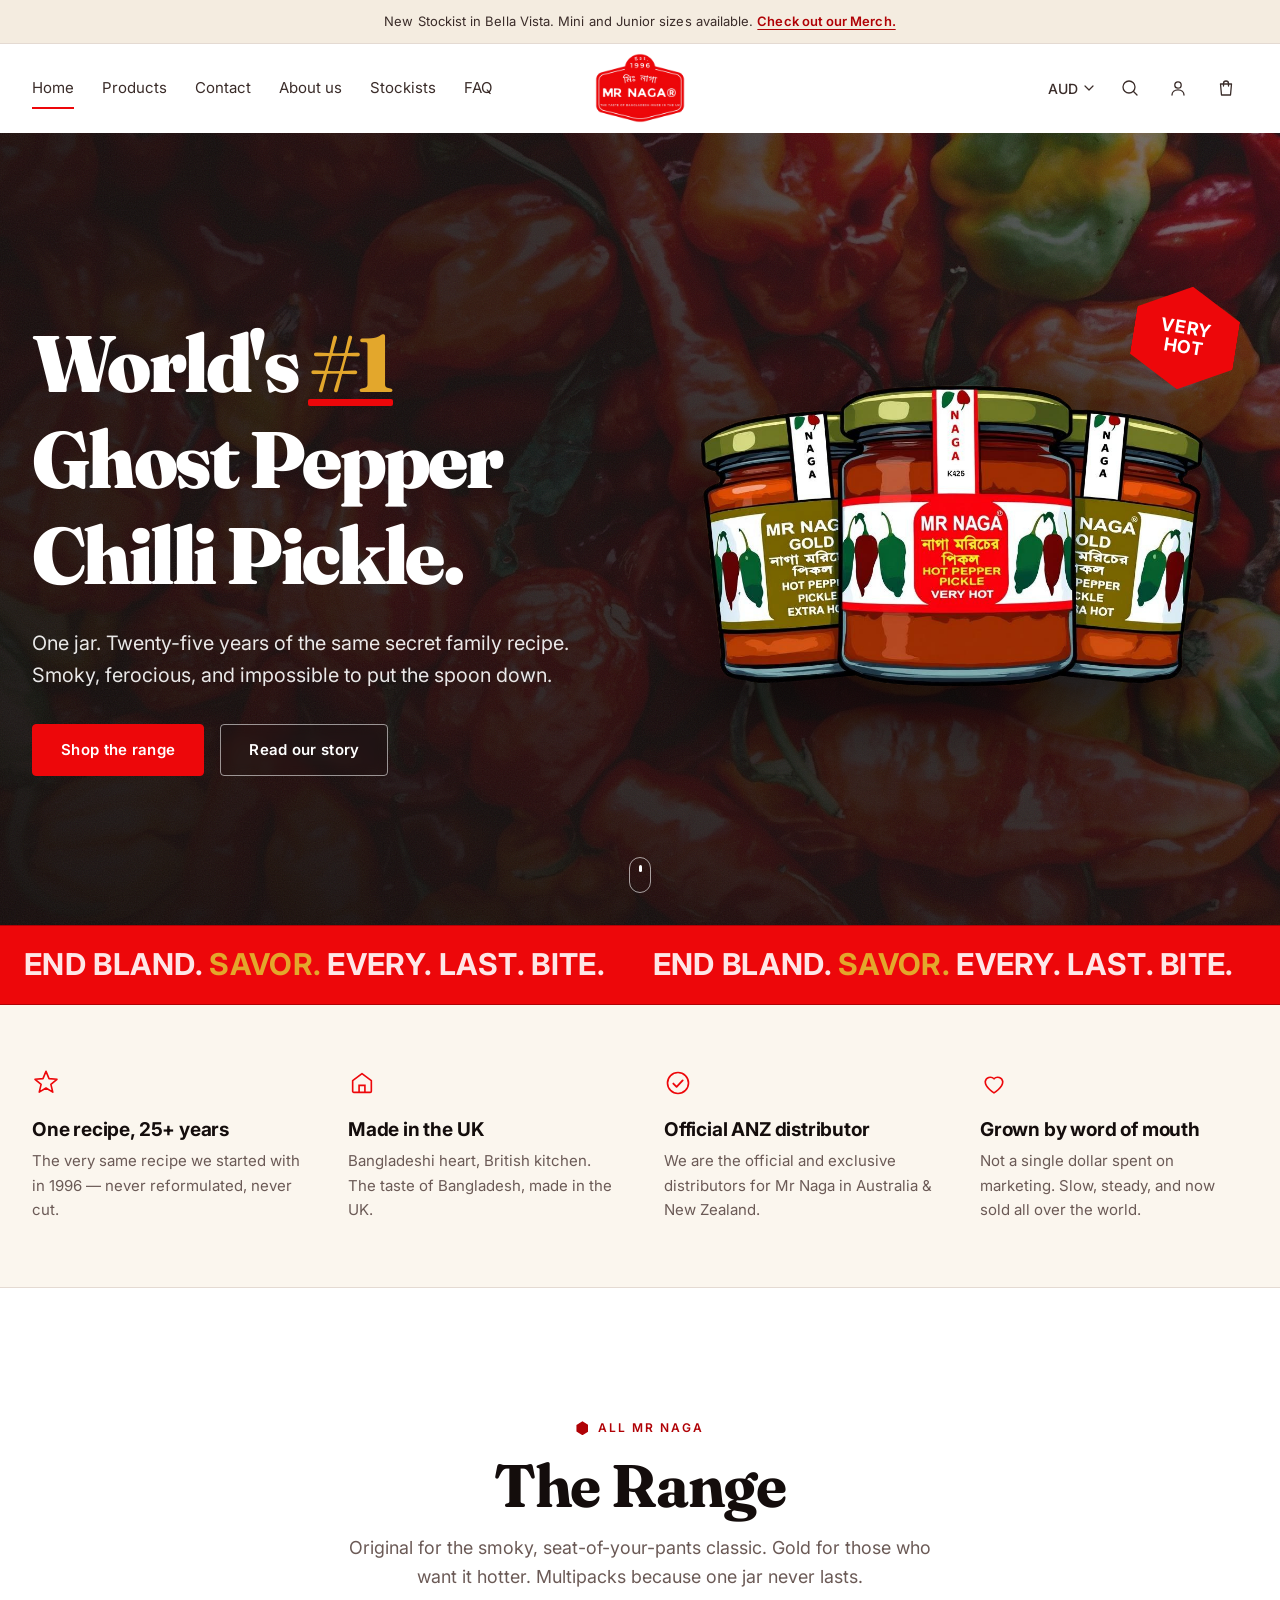
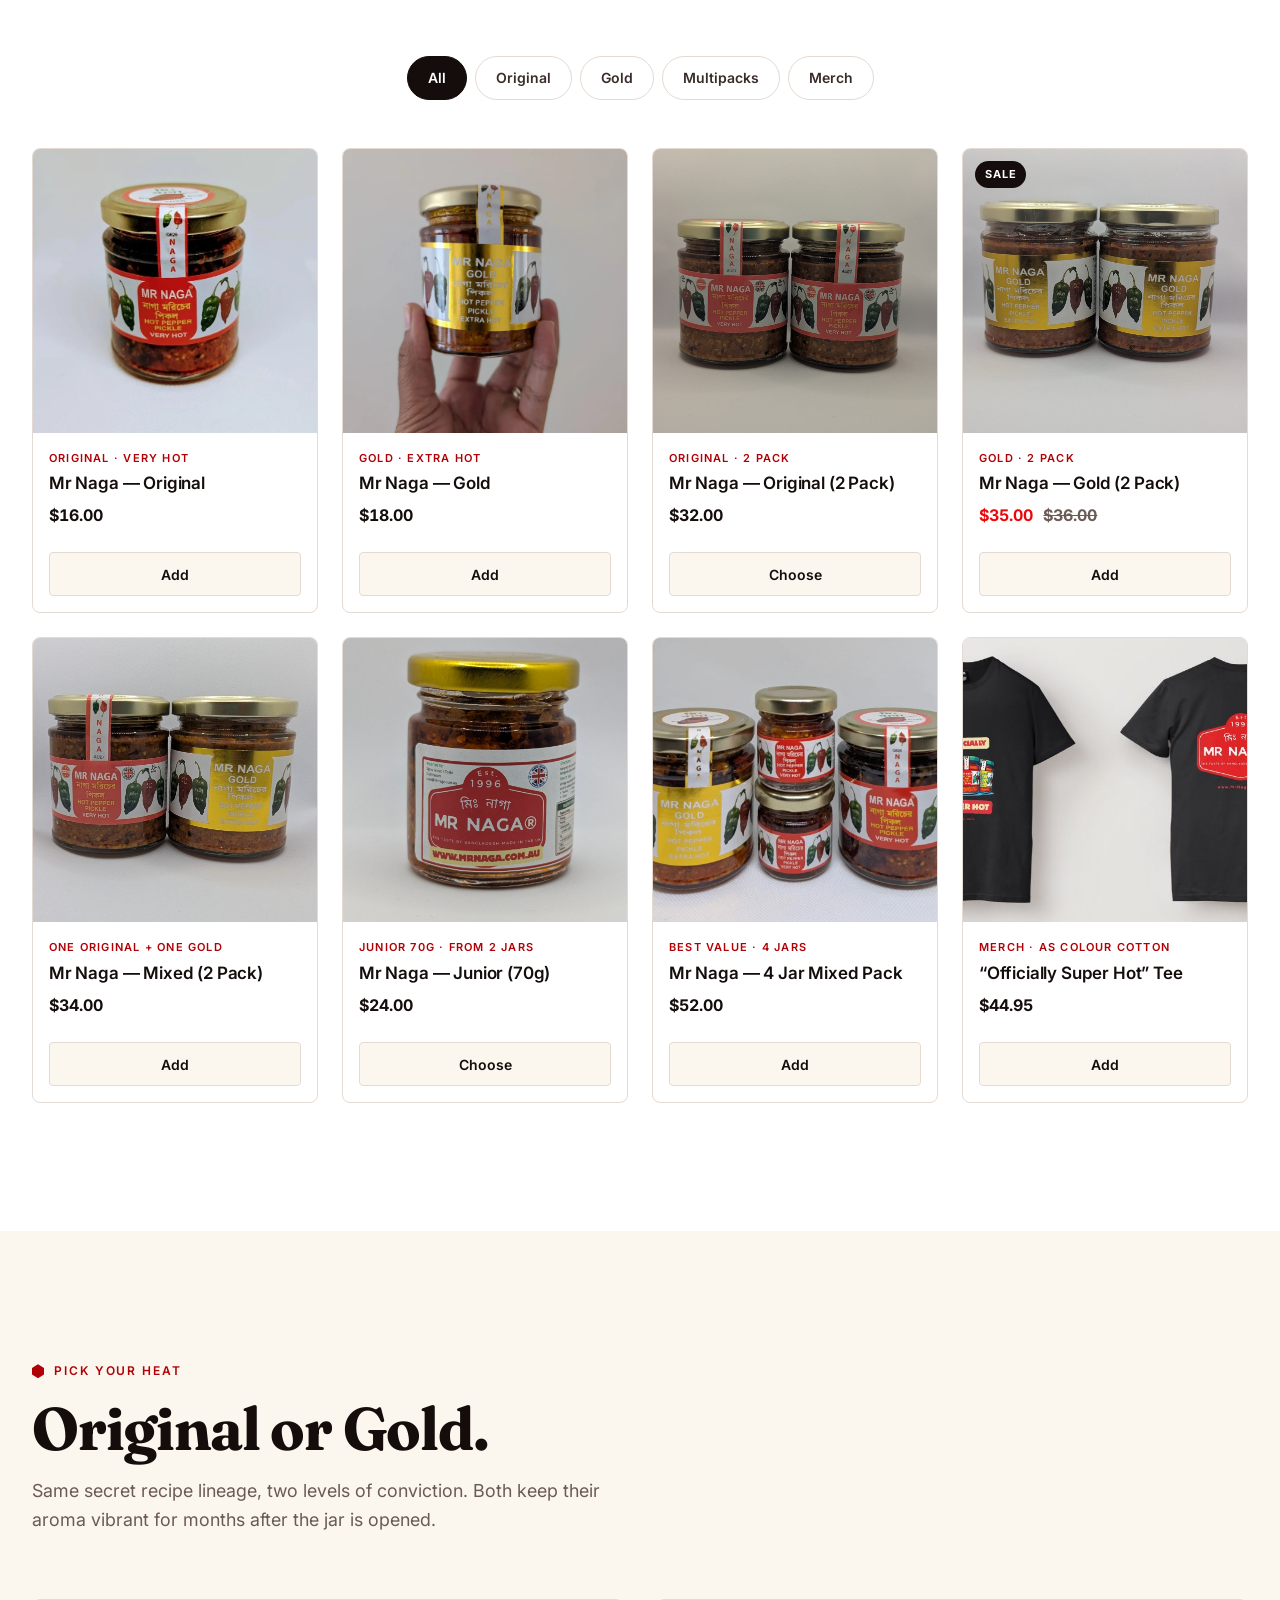
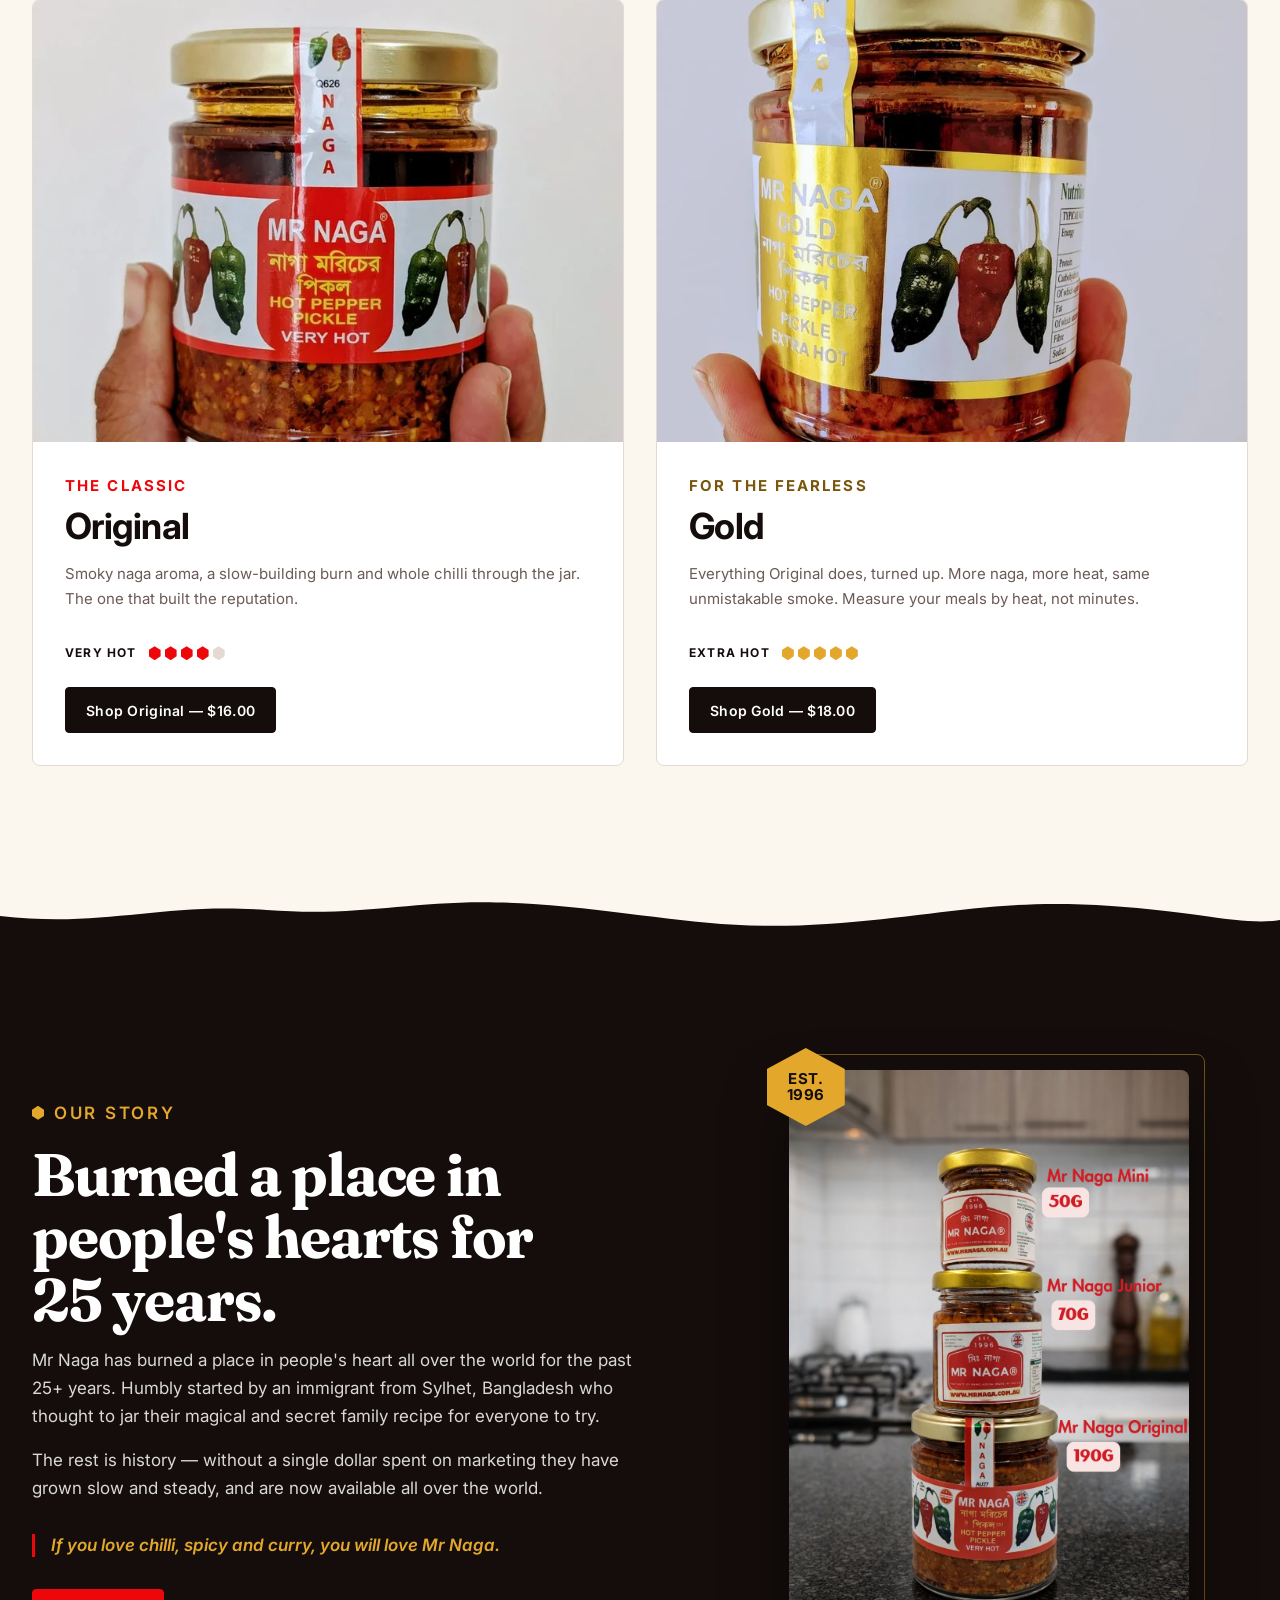
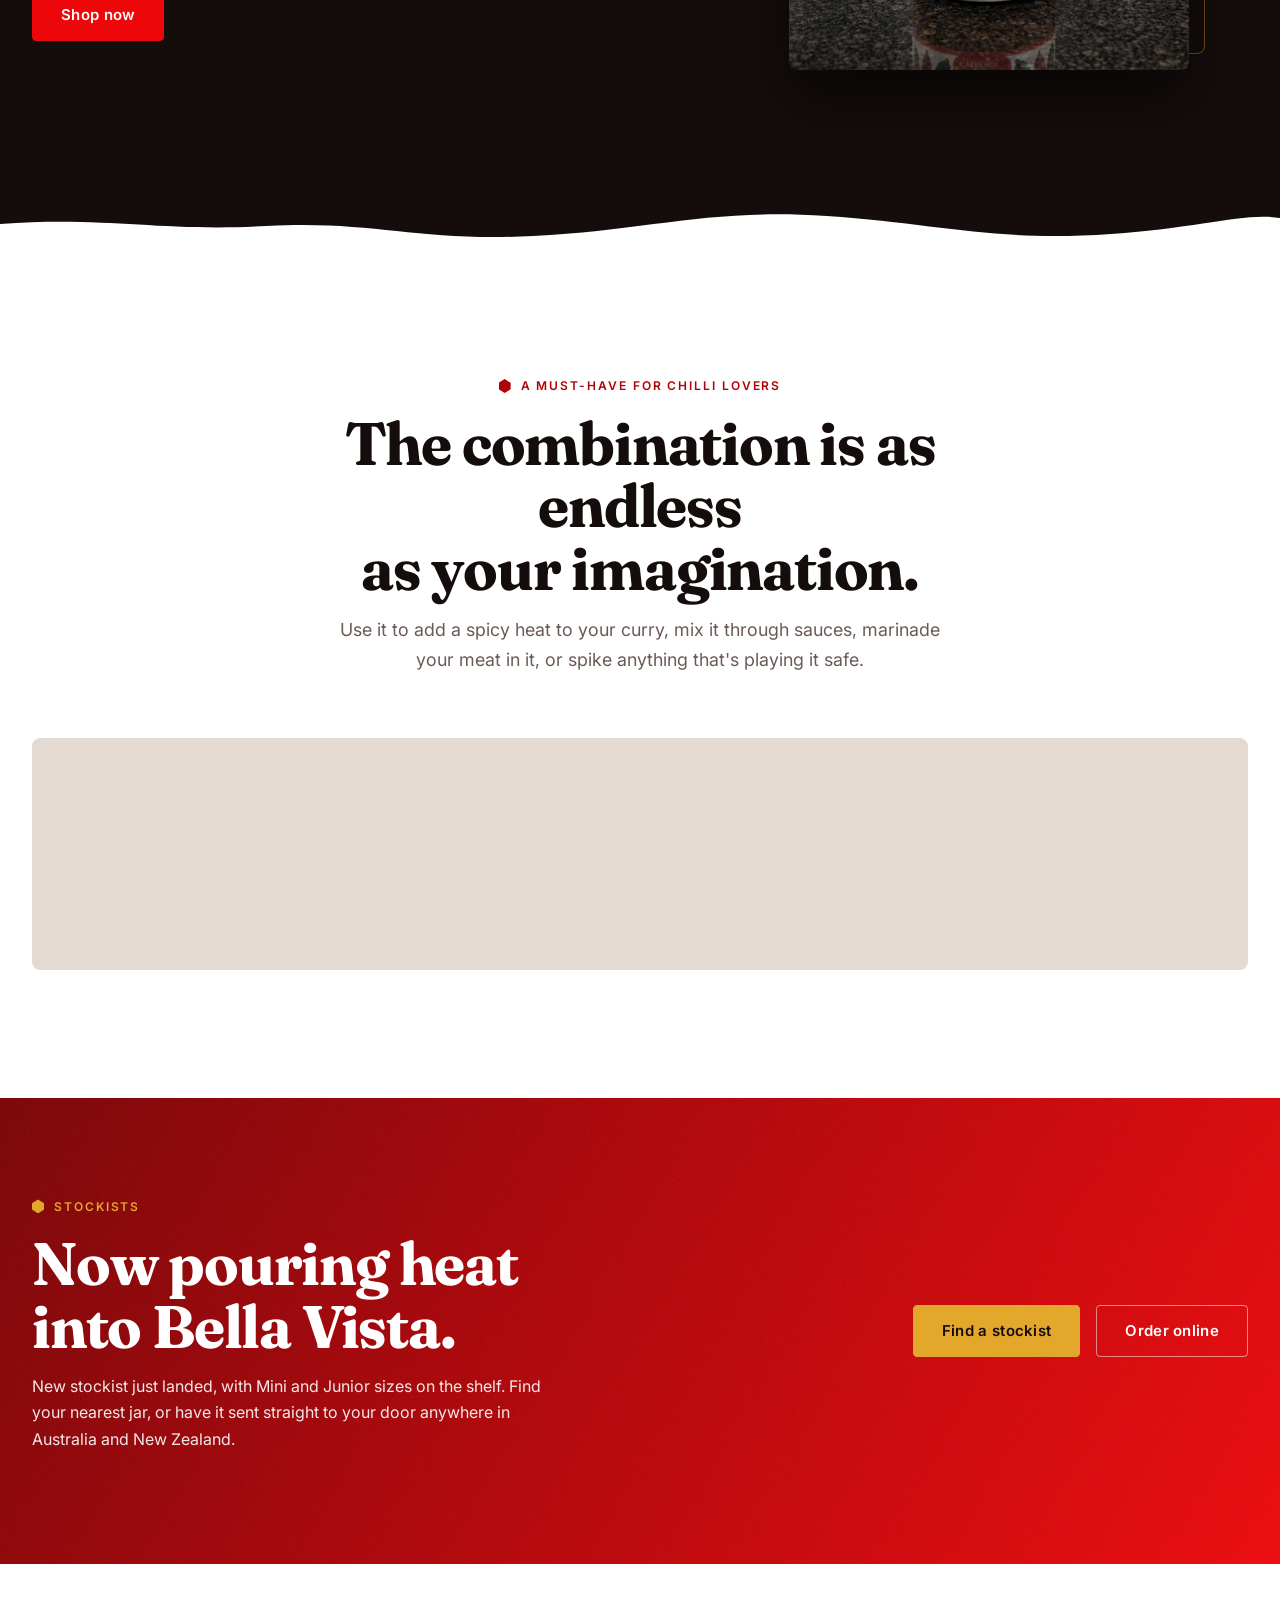
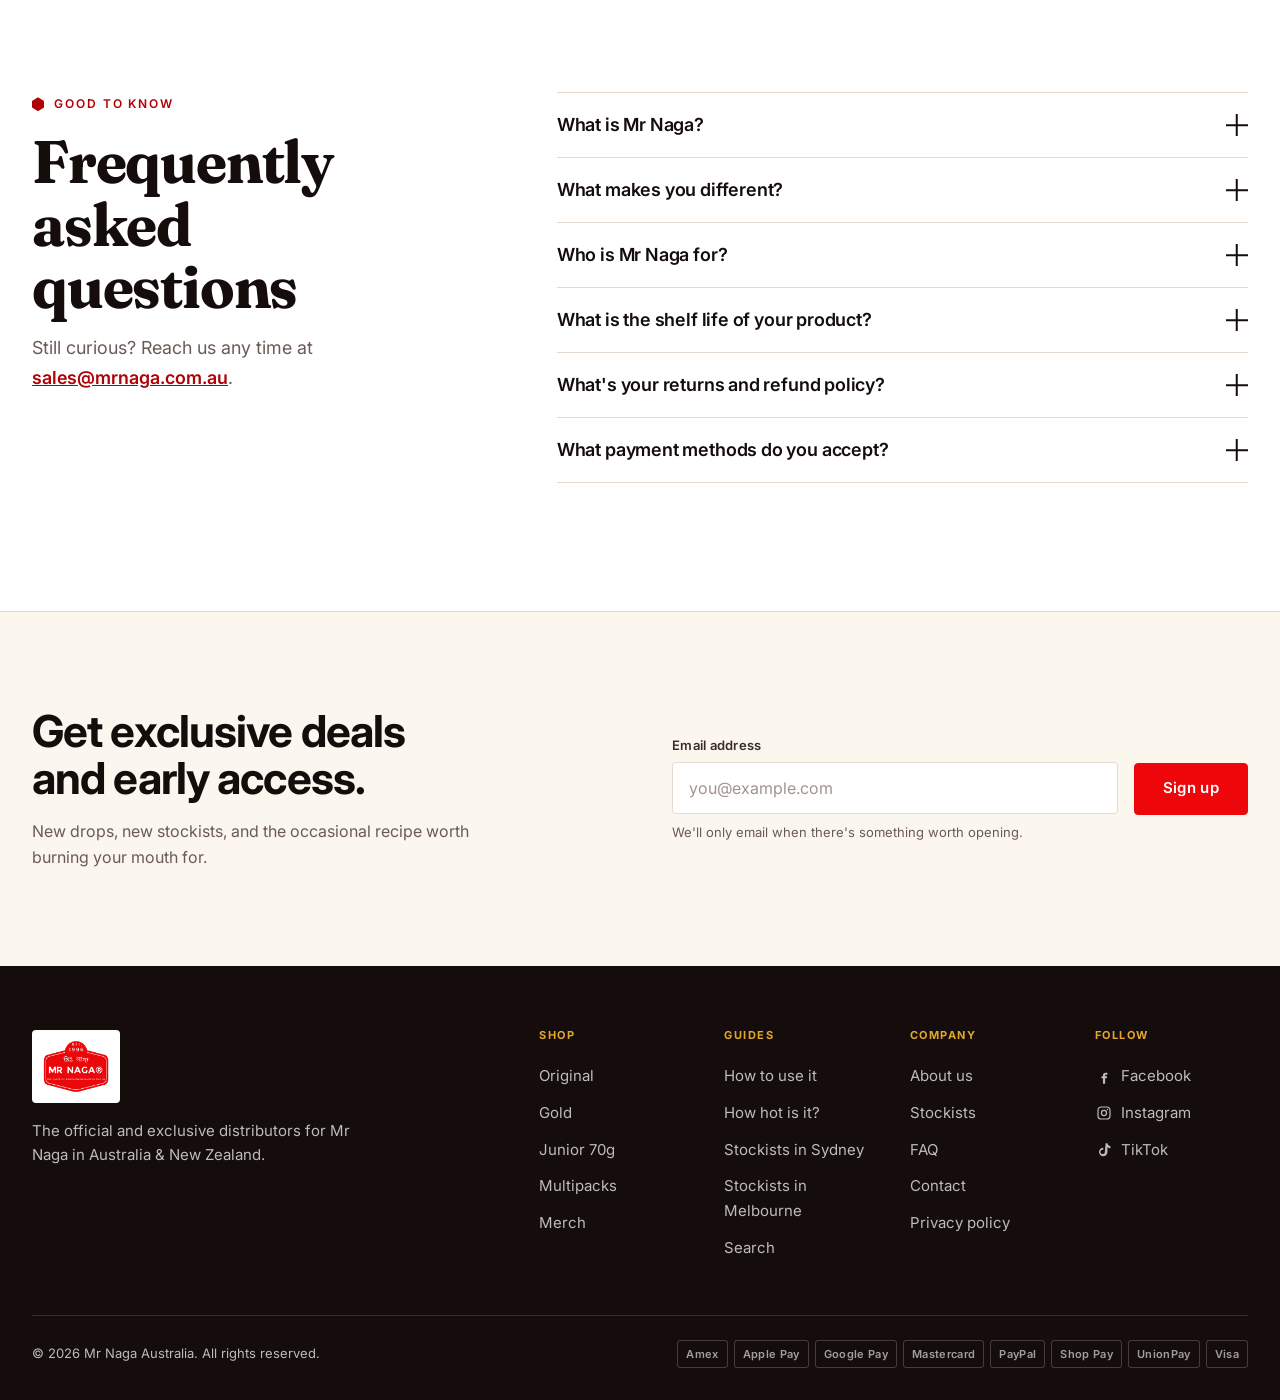
==== commit 9fd3c0c2: "Add guide, city stockist and search pages New pages rebuilt from mrnaga.com.au in the site's design " ====
--- a/index.html
+++ b/index.html
@@ -43,8 +43,8 @@
       <ul>
         <li><a href="#" aria-current="page">Home</a></li>
         <li><a href="#range">Products</a></li>
-        <li><a href="#contact">Contact</a></li>
-        <li><a href="#story">About us</a></li>
+        <li><a href="contact.html">Contact</a></li>
+        <li><a href="about-us.html">About us</a></li>
         <li><a href="stockists.html">Stockists</a></li>
         <li><a href="#faq">FAQ</a></li>
       </ul>
@@ -68,12 +68,12 @@
         </ul>
       </div>
 
-      <button class="hdr-icon" type="button" aria-label="Search">
+      <a class="hdr-icon" href="search.html" aria-label="Search">
         <svg viewBox="0 0 20 20" aria-hidden="true" focusable="false">
           <circle cx="9" cy="9" r="6" stroke="currentColor" stroke-width="1.3" fill="none"/>
           <path d="M13.5 13.5L17 17" stroke="currentColor" stroke-width="1.3" stroke-linecap="round"/>
         </svg>
-      </button>
+      </a>
 
       <button class="hdr-icon" type="button" aria-label="Account">
         <svg viewBox="0 0 20 20" aria-hidden="true" focusable="false">
@@ -96,10 +96,12 @@
     <ul>
       <li><a href="#" aria-current="page">Home</a></li>
       <li><a href="#range">Products</a></li>
-      <li><a href="#contact">Contact</a></li>
-      <li><a href="#story">About us</a></li>
+      <li><a href="contact.html">Contact</a></li>
+      <li><a href="about-us.html">About us</a></li>
       <li><a href="stockists.html">Stockists</a></li>
       <li><a href="#faq">FAQ</a></li>
+      <li><a href="how-to-use.html">How to use it</a></li>
+      <li><a href="how-hot-is-it.html">How hot is it?</a></li>
     </ul>
   </nav>
 </header>
@@ -640,12 +642,22 @@
         </ul>
       </div>
       <div>
+        <h2>Guides</h2>
+        <ul>
+          <li><a href="how-to-use.html">How to use it</a></li>
+          <li><a href="how-hot-is-it.html">How hot is it?</a></li>
+          <li><a href="stockists-sydney.html">Stockists in Sydney</a></li>
+          <li><a href="stockists-melbourne.html">Stockists in Melbourne</a></li>
+          <li><a href="search.html">Search</a></li>
+        </ul>
+      </div>
+      <div>
         <h2>Company</h2>
         <ul>
-          <li><a href="#story">About us</a></li>
+          <li><a href="about-us.html">About us</a></li>
           <li><a href="stockists.html">Stockists</a></li>
           <li><a href="#faq">FAQ</a></li>
-          <li><a href="mailto:sales@mrnaga.com.au">Contact</a></li>
+          <li><a href="contact.html">Contact</a></li>
           <li><a href="#">Privacy policy</a></li>
         </ul>
       </div>
--- a/assets/css/style.css
+++ b/assets/css/style.css
@@ -856,6 +856,282 @@
   border-radius:3px; padding:.25rem .5rem;
 }
 
+/* ====================================================== SECONDARY HERO === */
+/* Shared page hero for secondary pages (stockists, contact). Promoted out
+   of stockists.css so more than one page can use it.
+   Layered ground: photograph -> scrim -> ember -> grain. Everything sits on
+   negative z so the copy never has to fight a stacking context. */
+/* Layered ground: photograph -> scrim -> ember -> grain. Everything sits on
+   negative z so the copy never has to fight a stacking context. */
+.page-hero{
+  position:relative; isolation:isolate;
+  background:var(--ink);
+  color:rgba(255,255,255,.82);
+  overflow:hidden;
+  padding:var(--s6) 0 var(--s7);
+}
+@media (min-width:1024px){ .page-hero{ padding:var(--s7) 0; } }
+
+.page-hero__bg{ position:absolute; inset:0; z-index:-4; }
+.page-hero__bg img{
+  width:100%; height:100%; object-fit:cover; object-position:center 32%;
+  opacity:.30; filter:saturate(.7) contrast(1.04);
+}
+.page-hero__scrim{
+  position:absolute; inset:0; z-index:-3;
+  background:
+    linear-gradient(100deg, var(--ink) 0%, rgba(20,13,12,.95) 40%,
+                    rgba(20,13,12,.74) 66%, rgba(20,13,12,.88) 100%),
+    linear-gradient(to top, var(--ink) 1%, transparent 46%);
+}
+/* an ember sitting behind the packshot, so the jars read as lit */
+.page-hero__glow{
+  position:absolute; z-index:-2; right:-8%; top:4%;
+  width:min(62vw, 700px); aspect-ratio:1; border-radius:50%;
+  background:radial-gradient(circle,
+    rgba(237,7,10,.40) 0%, rgba(176,2,6,.16) 44%, transparent 68%);
+  filter:blur(20px); pointer-events:none;
+}
+.page-hero__grain{
+  position:absolute; inset:0; z-index:-1; opacity:.15; pointer-events:none;
+  background-image:url("data:image/svg+xml,%3Csvg xmlns='http://www.w3.org/2000/svg' width='140' height='140'%3E%3Cfilter id='n'%3E%3CfeTurbulence type='fractalNoise' baseFrequency='.85' numOctaves='3'/%3E%3C/filter%3E%3Crect width='140' height='140' filter='url(%23n)' opacity='.5'/%3E%3C/svg%3E");
+}
+/* brass-into-naga hairline closing the band */
+.page-hero__rule{
+  position:absolute; left:0; right:0; bottom:0; height:2px;
+  background:linear-gradient(90deg, transparent 0%, rgba(227,167,44,.7) 20%,
+             var(--naga) 52%, rgba(227,167,44,.5) 80%, transparent 100%);
+}
+
+.page-hero__inner{ display:grid; gap:var(--s5); align-items:center; }
+@media (min-width:1024px){
+  .page-hero__inner{ grid-template-columns:minmax(0,1.08fr) minmax(0,.92fr); gap:var(--s6); }
+}
+.page-hero__copy{ max-width:38rem; }
+
+.page-hero__title{
+  font-family:var(--display); font-optical-sizing:auto;
+  font-weight:900; font-variation-settings:"SOFT" 20, "WONK" 1;
+  font-size:clamp(2.5rem, 1.6rem + 4vw, 4.25rem);
+  line-height:1.02; letter-spacing:-.03em;
+  color:var(--white); margin:0 0 var(--s3);
+  text-wrap:balance;
+}
+.page-hero__title em{
+  font-style:normal; color:var(--brass);
+  position:relative; display:inline-block;
+}
+.page-hero__title em::after{
+  content:""; position:absolute; left:-1%; right:-1%; bottom:.05em; height:.075em;
+  background:var(--naga); border-radius:2px;
+}
+/* collapses against the title's own --s3 bottom margin, so this value is the
+   resulting gap rather than an addition to it */
+.page-hero__actions{
+  display:flex; flex-wrap:wrap; gap:var(--s2);
+  margin-top:var(--s5);
+}
+
+/* -------------------------------------------------------------- stats --- */
+.page-hero__stats{
+  display:flex; flex-wrap:wrap;
+  margin-top:var(--s5); padding-top:var(--s3);
+  border-top:1px solid rgba(227,167,44,.24);
+}
+.stat{ padding-inline:var(--s4); border-left:1px solid rgba(255,255,255,.13); }
+.stat:first-child{ padding-left:0; border-left:0; }
+.stat b{
+  display:block; font-family:var(--display); font-optical-sizing:auto;
+  font-weight:900; font-variation-settings:"SOFT" 20, "WONK" 1;
+  font-size:clamp(1.875rem, 1.5rem + 1.2vw, 2.5rem); line-height:1;
+  color:var(--brass); font-variant-numeric:tabular-nums;
+}
+/* phones: three equal columns rather than letting the last stat wrap onto
+   its own indented line */
+@media (max-width:539px){
+  .page-hero__stats{ display:grid; grid-template-columns:repeat(3,minmax(0,1fr)); }
+  .stat{ padding-inline:var(--s2); min-width:0; }
+  .stat b{ font-size:1.5rem; }
+}
+.stat span{
+  display:block; margin-top:.4rem;
+  font-size:.625rem; font-weight:700; letter-spacing:.16em;
+  text-transform:uppercase; color:rgba(255,255,255,.55);
+}
+
+/* ------------------------------------------------------------- figure --- */
+/* A transparent cutout, so it floats on the ember rather than sitting in a
+   frame — the same treatment the homepage hero gives its jar trio. */
+.page-hero__figure{
+  position:relative; margin:0;
+  width:min(100%, 490px); justify-self:center;
+}
+.page-hero__figure img{
+  position:relative; z-index:1; width:100%;
+  filter:drop-shadow(0 34px 46px rgba(0,0,0,.62));
+  animation:hero-float 7s ease-in-out infinite;
+  transition:filter 620ms var(--ease);
+}
+@keyframes hero-float{ 0%,100%{ transform:translateY(0); } 50%{ transform:translateY(-12px); } }
+/* the jars keep floating on hover, so the lift is expressed through the
+   shadow rather than a transform that would fight the animation */
+.page-hero__figure:hover img{
+  filter:drop-shadow(0 44px 60px rgba(0,0,0,.7)) drop-shadow(0 0 26px rgba(237,7,10,.28));
+}
+
+/* ------------------------------------------------------ premium frame --- */
+/* A brass hairline the jars deliberately overflow. It sits offset at rest and
+   settles square behind the packshot on hover. */
+.page-hero__frame{
+  position:absolute; z-index:0;
+  /* sits around the packshot, and the jar lids and bases deliberately break
+     out of it top and bottom */
+  inset:7% -5%;
+  border:1px solid rgba(227,167,44,.34);
+  border-radius:var(--radius-lg);
+  background:linear-gradient(158deg, rgba(255,255,255,.055) 0%, transparent 52%);
+  transition:transform 620ms var(--ease), border-color 620ms var(--ease),
+             box-shadow 620ms var(--ease), background 620ms var(--ease);
+  pointer-events:none;
+}
+@media (max-width:1023px){ .page-hero__frame{ inset:7% -2%; } }
+/* mitred corner accents, top-left and bottom-right */
+.page-hero__frame::before,
+.page-hero__frame::after{
+  content:""; position:absolute;
+  width:26px; height:26px;
+  border:2px solid var(--brass);
+  transition:width 620ms var(--ease), height 620ms var(--ease), opacity 620ms var(--ease);
+  opacity:.75;
+}
+.page-hero__frame::before{
+  top:-1px; left:-1px;
+  border-right:0; border-bottom:0;
+  border-radius:var(--radius-lg) 0 0 0;
+}
+.page-hero__frame::after{
+  bottom:-1px; right:-1px;
+  border-left:0; border-top:0;
+  border-radius:0 0 var(--radius-lg) 0;
+}
+
+/* opens outward rather than settling behind the jars, so the frame stays
+   visible for the whole interaction */
+.page-hero__figure:hover .page-hero__frame{
+  transform:scale(1.045);
+  border-color:rgba(227,167,44,.85);
+  background:linear-gradient(158deg, rgba(227,167,44,.10) 0%, transparent 58%);
+  box-shadow:0 0 0 1px rgba(227,167,44,.18), 0 26px 64px rgba(237,7,10,.22);
+}
+.page-hero__figure:hover .page-hero__frame::before,
+.page-hero__figure:hover .page-hero__frame::after{
+  width:46px; height:46px; opacity:1;
+}
+
+/* pool of shadow under the jars so they sit on something */
+.page-hero__figure::after{
+  content:""; position:absolute; z-index:0;
+  left:8%; right:8%; bottom:-4%; height:38px;
+  background:radial-gradient(ellipse at center, rgba(0,0,0,.55) 0%, transparent 70%);
+  filter:blur(6px); pointer-events:none;
+}
+
+/* ------------------------------------------------- breadcrumb + lede --- */
+/* Breadcrumb and lede for the dark .page-hero, shared by the guide, city
+   stockist and search pages. */
+.crumb{ margin-bottom:var(--s3); }
+.crumb ol{
+  display:flex; flex-wrap:wrap; align-items:center; gap:.5rem;
+  margin:0; padding:0; list-style:none;
+  font-size:.75rem; letter-spacing:.14em; text-transform:uppercase;
+  color:rgba(255,255,255,.6);
+}
+.crumb li+li::before{ content:"/"; margin-right:.5rem; color:rgba(255,255,255,.28); }
+.crumb a{ position:relative; text-decoration:none; }
+/* hit-area expander — small text is a poor tap target */
+.crumb a::after{ content:""; position:absolute; inset:-14px -8px; }
+.crumb a:hover{ color:var(--brass); }
+.crumb [aria-current]{ color:var(--white); font-weight:600; }
+
+.page-hero__lede{
+  max-width:34rem; margin:0;
+  font-size:clamp(1rem, .96rem + .3vw, 1.1875rem);
+  line-height:1.65; color:rgba(255,255,255,.84);
+  text-wrap:pretty;
+}
+
+/* --------------------------------------------------- on-page nav ------ */
+/* A row of in-page jump links sitting under a page hero. Scrolls sideways
+   on narrow screens rather than wrapping into a tall block. */
+.onpage{
+  background:var(--white);
+  border-bottom:1px solid var(--line);
+}
+.onpage__inner{
+  display:flex; align-items:center; gap:var(--s3);
+  overflow-x:auto; scrollbar-width:none;
+  padding:.875rem 0;
+}
+.onpage__inner::-webkit-scrollbar{ display:none; }
+.onpage__label{
+  flex:none; margin:0;
+  font-size:.6875rem; font-weight:700; letter-spacing:.16em;
+  text-transform:uppercase; color:var(--fg-muted);
+}
+.onpage ul{ display:flex; gap:.5rem; flex:none; }
+.onpage a{
+  display:inline-flex; align-items:center; gap:.5rem;
+  min-height:40px; padding:0 1rem;
+  border:1px solid var(--line); border-radius:999px;
+  font-size:.875rem; font-weight:600; color:var(--char);
+  text-decoration:none; white-space:nowrap;
+  transition:border-color var(--dur) var(--ease), color var(--dur) var(--ease),
+             background var(--dur) var(--ease);
+}
+.onpage a span{
+  font-size:.6875rem; font-weight:700; color:var(--naga);
+  font-variant-numeric:tabular-nums;
+}
+.onpage a:hover{ border-color:var(--ink); color:var(--ink); background:var(--cream); }
+
+/* ------------------------------------------------------ related links -- */
+/* Card row of "keep reading" links, used at the foot of guide and city pages. */
+.related{ background:var(--cream); border-top:1px solid var(--line); }
+.related__grid{
+  display:grid; gap:var(--s2);
+  grid-template-columns:repeat(auto-fit, minmax(240px,1fr));
+}
+.related__card{
+  position:relative; display:flex; flex-direction:column; gap:.5rem;
+  min-height:100%;
+  padding:var(--s3);
+  background:var(--white);
+  border:1px solid var(--line); border-radius:var(--radius-lg);
+  text-decoration:none; color:inherit;
+  transition:transform var(--dur) var(--ease), box-shadow var(--dur) var(--ease),
+             border-color var(--dur) var(--ease);
+}
+.related__card:hover{ transform:translateY(-4px); box-shadow:var(--shadow-md); border-color:#D8CCC1; }
+.related__card .related__kicker{
+  margin:0; font-size:.6875rem; font-weight:700; letter-spacing:.14em;
+  text-transform:uppercase; color:var(--naga-deep);
+}
+.related__title{
+  font-family:var(--display); font-optical-sizing:auto;
+  font-weight:700; font-variation-settings:"SOFT" 30, "WONK" 1;
+  font-size:1.3125rem; line-height:1.2; letter-spacing:-.01em;
+}
+.related__card p{ margin:0; font-size:.9375rem; color:var(--fg-muted); }
+.related__go{
+  margin-top:auto; padding-top:var(--s2);
+  display:inline-flex; align-items:center; gap:.5rem;
+  font-size:.8125rem; font-weight:700; letter-spacing:.06em; text-transform:uppercase;
+  color:var(--ink);
+}
+.related__go svg{ width:16px; height:16px; transition:transform var(--dur) var(--ease); }
+.related__card:hover .related__go{ color:var(--naga); }
+.related__card:hover .related__go svg{ transform:translateX(4px); }
+
 /* ============================================================ REVEALS ==== */
 .reveal{ opacity:0; transform:translateY(22px); }
 .reveal--pop{ transform:translateY(22px) scale(.97); }
@@ -876,16 +1152,24 @@
   .reveal{ opacity:1!important; transform:none!important; }
   .hero__product img{ animation:none; }
   .marquee__track{ animation:none; }
-  .btn:hover,.card:hover,.heat-card:hover{ transform:none; }
+  .btn:hover,.card:hover,.heat-card:hover,.related__card:hover{ transform:none; }
   /* keep the packshot static; the CTA still appears, just without the slide */
   .story__glare{ display:none; }
   .story__shot:hover,
   .story__figure:hover::before,
   .story__figure:hover .story__seal{ transform:none; }
   .story__shot-cta{ transform:none; }
+  .page-hero__figure img{ animation:none; }
+  /* keep the frame's colour/shadow response, drop the movement */
+  .page-hero__frame{ transform:none; }
+  .page-hero__figure:hover .page-hero__frame{ transform:none; }
 }
 
 @media print{
-  .site-header,.announcement,.marquee,.hero__cue,.cta-band__actions,.newsletter__form{ display:none; }
+  .site-header,.announcement,.marquee,.hero__cue,.cta-band__actions,.newsletter__form,.onpage{ display:none; }
   body{ color:#000; background:#fff; }
-}
+  .page-hero__figure{ display:none; }
+  .page-hero{ background:#fff; color:#000; padding:2rem 0; }
+  .page-hero__bg,.page-hero__scrim,.page-hero__glow,.page-hero__grain{ display:none; }
+  .page-hero__title,.stat b{ color:#000; }
+}
